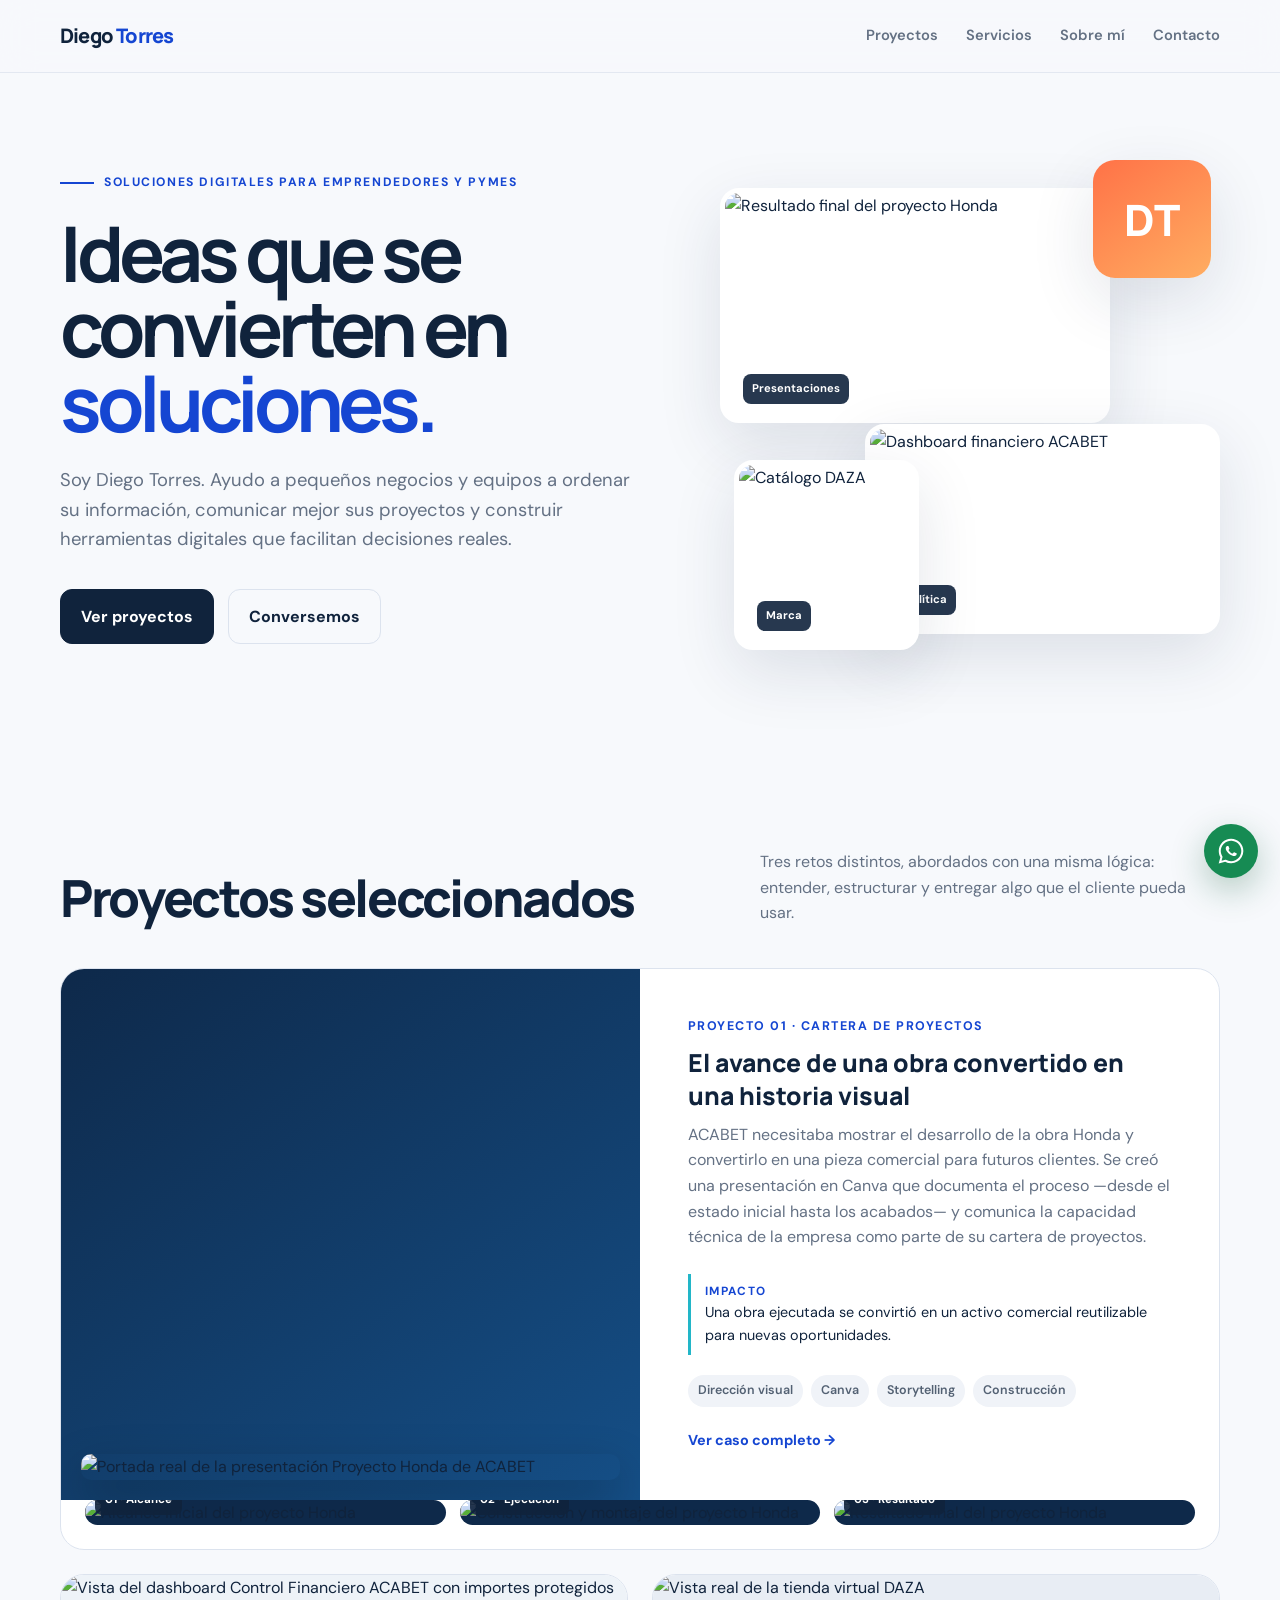
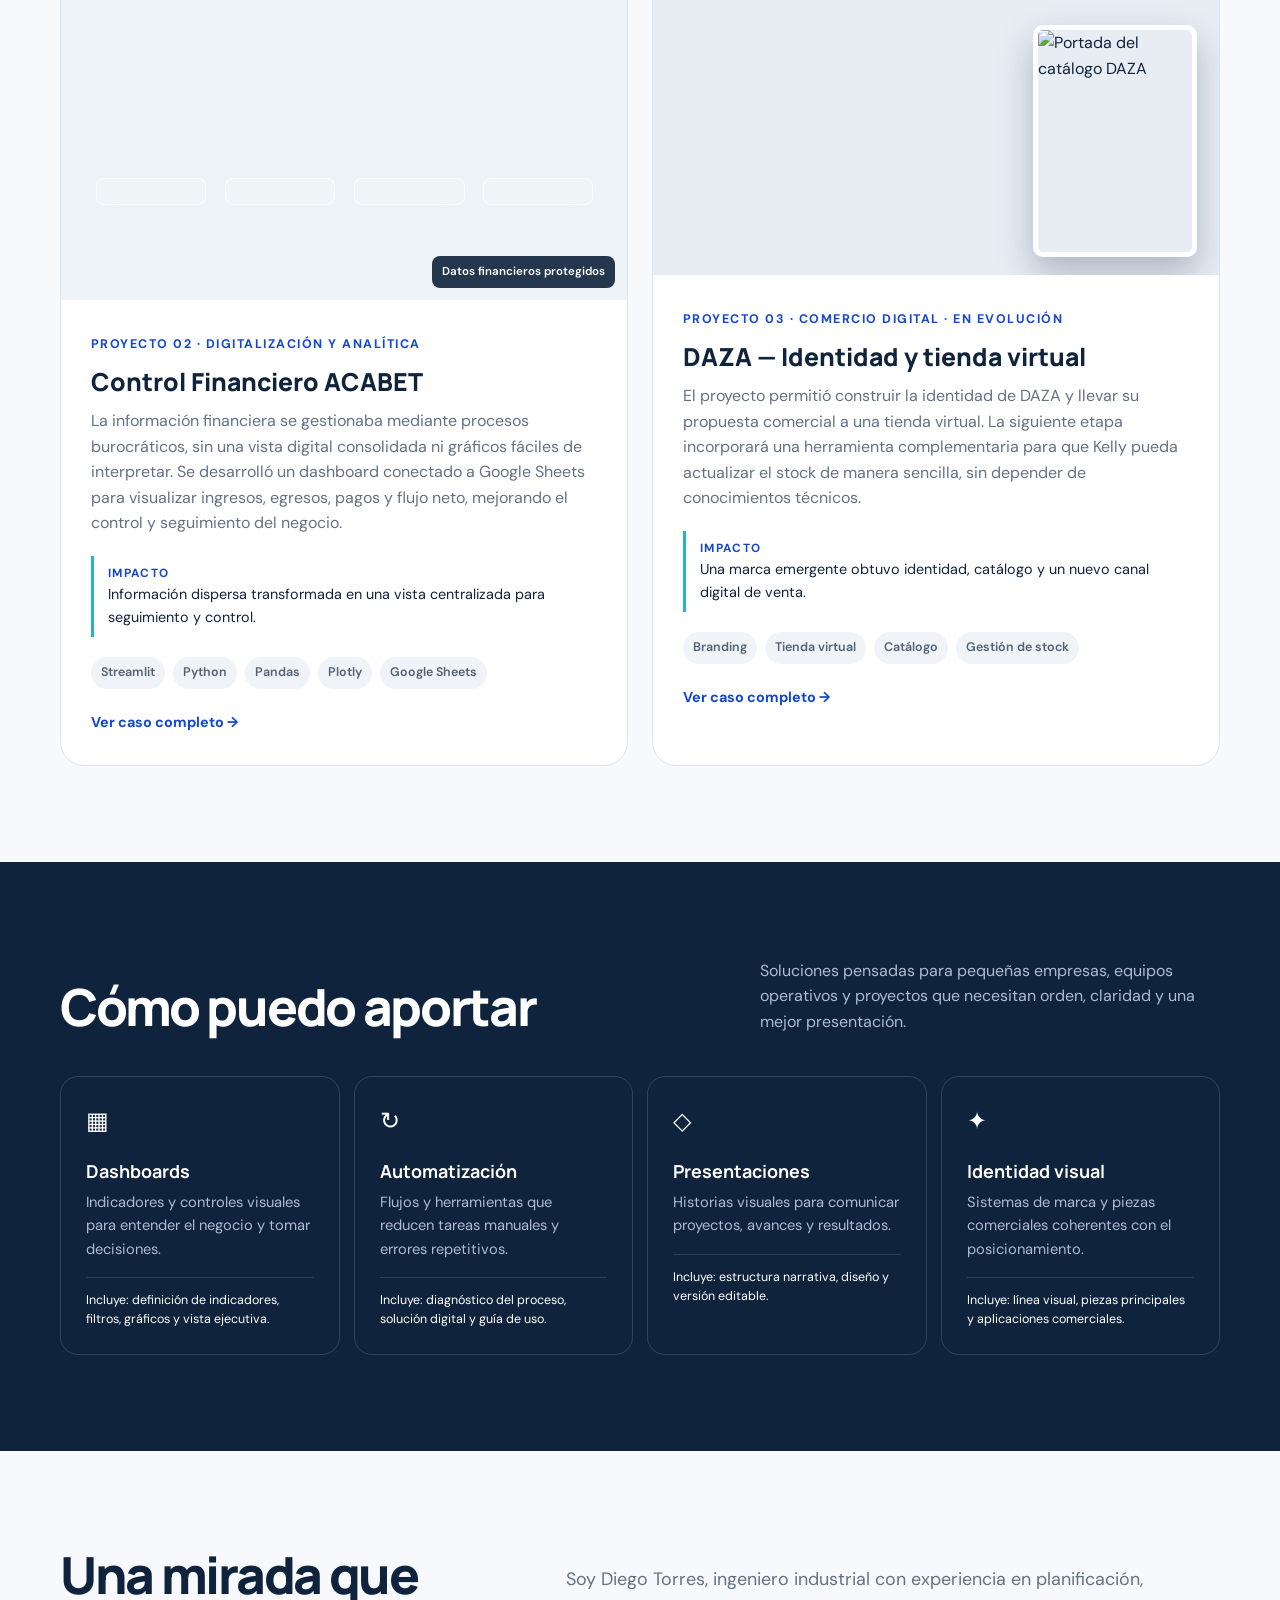
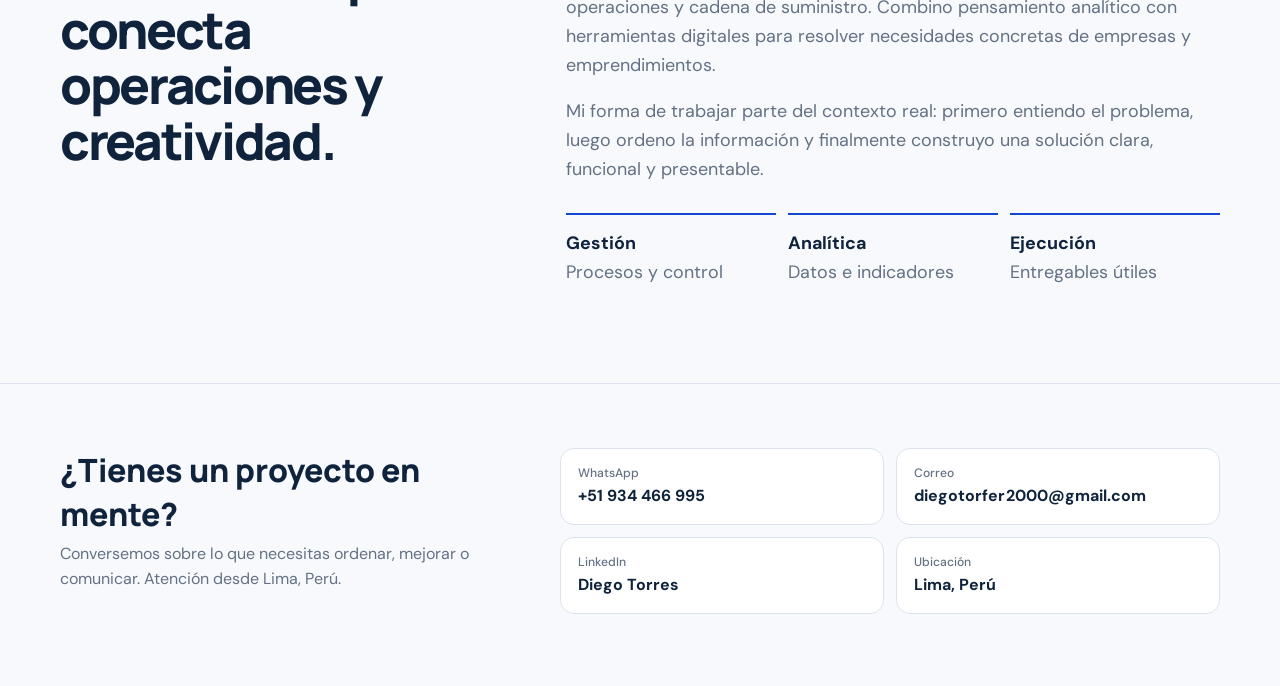
==== index.html @ 276b22db "Publicar portafolio de Diego Torres" ====
<!doctype html>
<html lang="es">
<head>
  <meta charset="utf-8">
  <meta name="viewport" content="width=device-width,initial-scale=1">
  <meta name="description" content="Diego Torres crea soluciones digitales para emprendedores y pymes: dashboards, automatización, presentaciones e identidad visual.">
  <title>Diego Torres — Portafolio</title>
  <link rel="preconnect" href="https://fonts.googleapis.com">
  <link rel="preconnect" href="https://fonts.gstatic.com" crossorigin>
  <link href="https://fonts.googleapis.com/css2?family=DM+Sans:wght@400;500;600;700&family=Manrope:wght@600;700;800&display=swap" rel="stylesheet">
  <style>
    :root{--ink:#10233c;--muted:#647184;--paper:#f7f9fc;--white:#fff;--blue:#1546d2;--cyan:#22b6c8;--line:#dce3ee;--orange:#ff7247;--green:#80905a;--shadow:0 22px 65px rgba(26,45,78,.12)}
    *{box-sizing:border-box}html{scroll-behavior:smooth}body{margin:0;background:var(--paper);color:var(--ink);font-family:"DM Sans",sans-serif;font-size:16px;line-height:1.6}a{color:inherit;text-decoration:none}.wrap{width:min(1160px,calc(100% - 40px));margin:auto}
    header{position:sticky;top:0;z-index:20;background:rgba(247,249,252,.86);backdrop-filter:blur(16px);border-bottom:1px solid rgba(220,227,238,.75)}nav{height:72px;display:flex;align-items:center;justify-content:space-between}.brand{font-family:Manrope,sans-serif;font-weight:800;letter-spacing:-.04em;font-size:1.25rem}.brand span{color:var(--blue)}.links{display:flex;gap:28px;color:var(--muted);font-weight:600;font-size:.92rem}.links a:hover{color:var(--blue)}
    .hero{min-height:680px;display:grid;grid-template-columns:1.08fr .92fr;align-items:center;gap:72px;padding:70px 0 86px}.eyebrow{display:inline-flex;align-items:center;gap:10px;color:var(--blue);font-weight:700;text-transform:uppercase;letter-spacing:.13em;font-size:.76rem}.eyebrow:before{content:"";width:34px;height:2px;background:var(--blue)}h1{font-family:Manrope,sans-serif;font-size:clamp(3rem,6vw,5.7rem);line-height:.98;letter-spacing:-.065em;margin:22px 0 26px;max-width:760px}h1 em{font-style:normal;color:var(--blue)}.lead{font-size:1.15rem;color:var(--muted);max-width:620px}.cta{display:flex;gap:14px;margin-top:34px}.btn{display:inline-flex;align-items:center;justify-content:center;padding:14px 20px;border-radius:12px;font-weight:700;border:1px solid var(--line)}.btn.primary{background:var(--ink);color:#fff;border-color:var(--ink)}.btn:hover{transform:translateY(-2px)}
    .hero-art{position:relative;height:490px}.tile{position:absolute;border-radius:24px;box-shadow:var(--shadow);overflow:hidden}.tile.one{inset:28px 72px 88px 0;background:var(--ink);color:#fff;padding:36px}.tile.two{width:230px;height:190px;right:0;bottom:20px;background:#fff;padding:24px;border:1px solid var(--line)}.tile.three{width:148px;height:148px;right:8px;top:0;background:linear-gradient(145deg,var(--orange),#ffad61);display:grid;place-items:center;color:white;font:800 3.4rem Manrope}.mini-title{font:700 1.15rem Manrope}.dash{display:grid;grid-template-columns:repeat(3,1fr);gap:8px;margin-top:26px}.metric{background:rgba(255,255,255,.1);padding:13px;border-radius:12px}.metric b{display:block;font:700 1.35rem Manrope}.bars{display:flex;align-items:end;gap:10px;height:150px;margin-top:28px}.bars i{display:block;flex:1;border-radius:6px 6px 0 0;background:linear-gradient(var(--cyan),#467de8)}.ring{width:82px;height:82px;border-radius:50%;background:conic-gradient(var(--green) 0 72%,#e8ecdD 72%);position:relative;margin:14px auto}.ring:after{content:"";position:absolute;inset:13px;background:#fff;border-radius:50%}.tile.two small{color:var(--muted);display:block;text-align:center}
    section{padding:96px 0}.section-head{display:flex;justify-content:space-between;align-items:end;gap:30px;margin-bottom:42px}.section-head h2{font:800 clamp(2rem,4vw,3.4rem)/1.08 Manrope;margin:0;letter-spacing:-.045em}.section-head p{max-width:460px;color:var(--muted);margin:0}
    .projects{display:grid;grid-template-columns:repeat(12,1fr);gap:24px}.card{background:#fff;border:1px solid var(--line);border-radius:24px;overflow:hidden;grid-column:span 6;transition:.25s}.card:hover{transform:translateY(-5px);box-shadow:var(--shadow)}.card.wide{grid-column:span 12;display:grid;grid-template-columns:1fr 1fr}.visual{min-height:300px;padding:30px;display:flex;align-items:end;position:relative;overflow:hidden}.project-image{padding:0;background:#e8edf4}.project-image img{width:100%;height:100%;min-height:300px;object-fit:cover;display:block}.honda-shot{background:linear-gradient(145deg,#0e294a,#154f87);padding:20px}.honda-shot img{object-fit:contain;min-height:0;height:auto;border-radius:10px;box-shadow:0 18px 46px rgba(0,0,0,.28)}.case-gallery{grid-column:1/-1;display:grid;grid-template-columns:repeat(3,1fr);gap:14px;padding:0 24px 24px}.case-gallery figure{margin:0;position:relative;border-radius:14px;overflow:hidden;background:#0e294a}.case-gallery img{width:100%;height:auto;display:block}.case-gallery figcaption{position:absolute;left:10px;bottom:10px;background:rgba(16,35,60,.9);color:white;padding:6px 10px;border-radius:7px;font-size:.72rem;font-weight:700}.dashboard-shot{height:325px;background:#eef3f8}.dashboard-shot>img{position:absolute;left:0;top:0;width:100%;height:auto;min-height:0;object-fit:contain}.blur-value{position:absolute;top:62.2%;height:8.5%;border-radius:8px;background:rgba(240,245,249,.62);backdrop-filter:blur(9px);-webkit-backdrop-filter:blur(9px);border:1px solid rgba(255,255,255,.72)}.blur-value.b1{left:6.2%;width:19.5%}.blur-value.b2{left:29%;width:19.5%}.blur-value.b3{left:51.8%;width:19.5%}.blur-value.b4{left:74.5%;width:19.5%}.privacy-note{position:absolute;right:12px;bottom:12px;background:rgba(16,35,60,.9);color:white;padding:7px 10px;border-radius:8px;font-size:.72rem;font-weight:600}.project-image.daza-shot>img:first-child{object-fit:cover}.catalog-peek{position:absolute;right:22px;bottom:18px;width:29%!important;height:auto!important;min-height:0!important;aspect-ratio:376/532;object-fit:cover!important;border-radius:10px;border:5px solid white;box-shadow:0 16px 35px rgba(16,35,60,.28)}.card-body{padding:30px}.card.wide .card-body{display:flex;flex-direction:column;justify-content:center;padding:48px}.num{color:var(--blue);font-weight:700;font-size:.78rem;letter-spacing:.12em}.card h3{font:800 1.55rem Manrope;margin:9px 0 10px}.card p{color:var(--muted);margin:0 0 20px}.impact{border-left:3px solid var(--cyan);padding:8px 0 8px 14px;margin:4px 0 20px;color:var(--ink);font-size:.9rem}.impact b{display:block;font-size:.74rem;text-transform:uppercase;letter-spacing:.11em;color:var(--blue)}.tags{display:flex;flex-wrap:wrap;gap:8px}.tag{padding:6px 10px;border-radius:999px;background:#f0f3f8;color:#536173;font-size:.78rem;font-weight:600}.project-link{display:inline-flex;align-items:center;gap:7px;margin-top:22px;color:var(--blue);font-weight:700;font-size:.9rem}.project-link:hover{text-decoration:underline}
    .services{background:var(--ink);color:white}.services .section-head p{color:#aebbd0}.service-grid{display:grid;grid-template-columns:repeat(4,1fr);gap:14px}.service{border:1px solid rgba(255,255,255,.15);border-radius:18px;padding:25px;min-height:220px}.service b{font:700 1.12rem Manrope;display:block;margin:18px 0 8px}.service p{font-size:.92rem;color:#aebbd0;margin:0}.service small{display:block;margin-top:16px;padding-top:13px;border-top:1px solid rgba(255,255,255,.12);color:#fff;font-size:.78rem;line-height:1.5}.icon{font-size:1.5rem}
    .about{display:grid;grid-template-columns:.8fr 1.2fr;gap:70px;align-items:start}.about h2{font:800 clamp(2rem,4vw,3.4rem)/1.08 Manrope;margin:0;letter-spacing:-.045em}.about-copy{font-size:1.12rem;color:var(--muted)}.proof{display:grid;grid-template-columns:repeat(3,1fr);gap:12px;margin-top:30px}.proof div{border-top:2px solid var(--blue);padding-top:14px}.proof b{display:block;color:var(--ink)}
    footer{padding:64px 0 72px;border-top:1px solid var(--line)}.foot{display:grid;grid-template-columns:.8fr 1.2fr;gap:60px;align-items:start}.foot h2{font:800 2rem Manrope;margin:0}.foot p{color:var(--muted);margin:5px 0 0}.contact-list{display:grid;grid-template-columns:1fr 1fr;gap:12px}.contact{display:block;padding:15px 17px;border-radius:14px;background:#fff;border:1px solid var(--line);font-weight:700;transition:.2s}.contact small{display:block;color:var(--muted);font-weight:500;font-size:.76rem}.contact:hover{border-color:var(--blue);color:var(--blue);transform:translateY(-2px)}.floating-wa{position:fixed;right:22px;bottom:22px;z-index:30;background:#168b53;color:white;border-radius:999px;padding:13px 18px;font-weight:700;box-shadow:0 12px 34px rgba(17,94,56,.3);transition:.2s}.floating-wa:hover{transform:translateY(-3px);background:#117645}
    @media(max-width:850px){.links{display:none}.hero{grid-template-columns:1fr;gap:20px;padding-top:58px}.hero-art{height:420px}.section-head{align-items:start;flex-direction:column}.foot{grid-template-columns:1fr;gap:30px}.card,.card.wide{grid-column:span 12}.card.wide{display:block}.case-gallery{grid-template-columns:1fr;padding-top:0}.service-grid{grid-template-columns:1fr 1fr}.about{grid-template-columns:1fr;gap:28px}}
    @media(max-width:560px){.wrap{width:min(100% - 26px,1160px)}h1{font-size:3.1rem}.hero{min-height:auto}.hero-art{height:350px}.visual{min-height:240px}.dashboard-shot{height:245px}.card.wide .card-body,.card-body{padding:25px}.service-grid,.proof,.contact-list{grid-template-columns:1fr}.service{min-height:auto}.cta{flex-direction:column}.btn{width:100%}}
    .mosaic{position:absolute;inset:0}.shot{position:absolute;border-radius:19px;overflow:hidden;box-shadow:var(--shadow);border:5px solid white;background:white}.shot img{width:100%;height:100%;object-fit:cover;display:block}.shot.h{left:0;top:28px;width:78%;height:235px}.shot.f{right:0;bottom:16px;width:71%;height:210px}.shot.d{left:14px;bottom:0;width:37%;height:190px}.shot.d img{object-position:top}.dt-badge{position:absolute;right:9px;top:0;width:118px;height:118px;border-radius:22px;background:linear-gradient(145deg,var(--orange),#ffad61);display:grid;place-items:center;color:white;font:800 2.7rem Manrope;box-shadow:var(--shadow)}.mosaic-label{position:absolute;left:18px;bottom:14px;background:rgba(16,35,60,.9);color:white;border-radius:8px;padding:6px 9px;font-size:.7rem;font-weight:700}.card{animation:reveal .6s ease both}.card:nth-child(2){animation-delay:.08s}.card:nth-child(3){animation-delay:.16s}.floating-wa{width:54px;height:54px;padding:0;border-radius:50%;display:grid;place-items:center}.floating-wa svg{width:26px;height:26px;fill:currentColor}@keyframes reveal{from{opacity:0;transform:translateY(18px)}to{opacity:1;transform:none}}@media(max-width:560px){.shot.h{height:170px;width:82%}.shot.f{height:155px;width:74%}.shot.d{height:135px;width:39%}.dt-badge{width:78px;height:78px;font-size:1.8rem}.floating-wa{right:13px;bottom:13px;width:50px;height:50px}}@media(prefers-reduced-motion:reduce){html{scroll-behavior:auto}.card{animation:none}.card,.floating-wa{transition:none}}
  </style>
</head>
<body>
  <header><nav class="wrap"><a class="brand" href="#inicio">Diego <span>Torres</span></a><div class="links"><a href="#proyectos">Proyectos</a><a href="#servicios">Servicios</a><a href="#sobre-mi">Sobre mí</a><a href="#contacto">Contacto</a></div></nav></header>
  <main id="inicio">
    <section class="hero wrap">
      <div><span class="eyebrow">Soluciones digitales para emprendedores y pymes</span><h1>Ideas que se convierten en <em>soluciones.</em></h1><p class="lead">Soy Diego Torres. Ayudo a pequeños negocios y equipos a ordenar su información, comunicar mejor sus proyectos y construir herramientas digitales que facilitan decisiones reales.</p><div class="cta"><a class="btn primary" href="#proyectos">Ver proyectos</a><a class="btn" href="#contacto">Conversemos</a></div></div>
      <div class="hero-art" aria-label="Mosaico de proyectos reales"><div class="mosaic"><div class="shot h"><img src="honda-8.png" alt="Resultado final del proyecto Honda"><span class="mosaic-label">Presentaciones</span></div><div class="shot f"><img src="acabet-dashboard.jpg" alt="Dashboard financiero ACABET"><span class="mosaic-label">Analítica</span></div><div class="shot d"><img src="daza-project.png" alt="Catálogo DAZA"><span class="mosaic-label">Marca</span></div><div class="dt-badge">DT</div></div></div>
    </section>
    <section id="proyectos"><div class="wrap"><div class="section-head"><h2>Proyectos seleccionados</h2><p>Tres retos distintos, abordados con una misma lógica: entender, estructurar y entregar algo que el cliente pueda usar.</p></div><div class="projects">
      <article class="card wide"><div class="visual project-image honda-shot"><img src="honda-project.png" alt="Portada real de la presentación Proyecto Honda de ACABET"></div><div class="card-body"><span class="num">PROYECTO 01 · CARTERA DE PROYECTOS</span><h3>El avance de una obra convertido en una historia visual</h3><p>ACABET necesitaba mostrar el desarrollo de la obra Honda y convertirlo en una pieza comercial para futuros clientes. Se creó una presentación en Canva que documenta el proceso —desde el estado inicial hasta los acabados— y comunica la capacidad técnica de la empresa como parte de su cartera de proyectos.</p><div class="impact"><b>Impacto</b>Una obra ejecutada se convirtió en un activo comercial reutilizable para nuevas oportunidades.</div><div class="tags"><span class="tag">Dirección visual</span><span class="tag">Canva</span><span class="tag">Storytelling</span><span class="tag">Construcción</span></div><a class="project-link" href="proyectos/honda.html">Ver caso completo →</a></div><div class="case-gallery"><figure><img src="honda-2.png" alt="Alcance inicial del proyecto Honda"><figcaption>01 · Alcance</figcaption></figure><figure><img src="honda-5.png" alt="Construcción y montaje del proyecto Honda"><figcaption>02 · Ejecución</figcaption></figure><figure><img src="honda-8.png" alt="Resultado final del proyecto Honda"><figcaption>03 · Resultado</figcaption></figure></div></article>
      <article class="card"><div class="visual project-image dashboard-shot"><img src="acabet-dashboard.jpg" alt="Vista del dashboard Control Financiero ACABET con importes protegidos"><span class="blur-value b1"></span><span class="blur-value b2"></span><span class="blur-value b3"></span><span class="blur-value b4"></span><span class="privacy-note">Datos financieros protegidos</span></div><div class="card-body"><span class="num">PROYECTO 02 · DIGITALIZACIÓN Y ANALÍTICA</span><h3>Control Financiero ACABET</h3><p>La información financiera se gestionaba mediante procesos burocráticos, sin una vista digital consolidada ni gráficos fáciles de interpretar. Se desarrolló un dashboard conectado a Google Sheets para visualizar ingresos, egresos, pagos y flujo neto, mejorando el control y seguimiento del negocio.</p><div class="impact"><b>Impacto</b>Información dispersa transformada en una vista centralizada para seguimiento y control.</div><div class="tags"><span class="tag">Streamlit</span><span class="tag">Python</span><span class="tag">Pandas</span><span class="tag">Plotly</span><span class="tag">Google Sheets</span></div><a class="project-link" href="proyectos/control-financiero.html">Ver caso completo →</a></div></article>
      <article class="card"><div class="visual project-image daza-shot"><img src="daza-store.jpg" alt="Vista real de la tienda virtual DAZA"><img class="catalog-peek" src="daza-project.png" alt="Portada del catálogo DAZA"></div><div class="card-body"><span class="num">PROYECTO 03 · COMERCIO DIGITAL · EN EVOLUCIÓN</span><h3>DAZA — Identidad y tienda virtual</h3><p>El proyecto permitió construir la identidad de DAZA y llevar su propuesta comercial a una tienda virtual. La siguiente etapa incorporará una herramienta complementaria para que Kelly pueda actualizar el stock de manera sencilla, sin depender de conocimientos técnicos.</p><div class="impact"><b>Impacto</b>Una marca emergente obtuvo identidad, catálogo y un nuevo canal digital de venta.</div><div class="tags"><span class="tag">Branding</span><span class="tag">Tienda virtual</span><span class="tag">Catálogo</span><span class="tag">Gestión de stock</span></div><a class="project-link" href="proyectos/daza.html">Ver caso completo →</a></div></article>
    </div></div></section>
    <section id="servicios" class="services"><div class="wrap"><div class="section-head"><h2>Cómo puedo aportar</h2><p>Soluciones pensadas para pequeñas empresas, equipos operativos y proyectos que necesitan orden, claridad y una mejor presentación.</p></div><div class="service-grid"><div class="service"><span class="icon">▦</span><b>Dashboards</b><p>Indicadores y controles visuales para entender el negocio y tomar decisiones.</p><small>Incluye: definición de indicadores, filtros, gráficos y vista ejecutiva.</small></div><div class="service"><span class="icon">↻</span><b>Automatización</b><p>Flujos y herramientas que reducen tareas manuales y errores repetitivos.</p><small>Incluye: diagnóstico del proceso, solución digital y guía de uso.</small></div><div class="service"><span class="icon">◇</span><b>Presentaciones</b><p>Historias visuales para comunicar proyectos, avances y resultados.</p><small>Incluye: estructura narrativa, diseño y versión editable.</small></div><div class="service"><span class="icon">✦</span><b>Identidad visual</b><p>Sistemas de marca y piezas comerciales coherentes con el posicionamiento.</p><small>Incluye: línea visual, piezas principales y aplicaciones comerciales.</small></div></div></div></section>
    <section id="sobre-mi"><div class="wrap about"><h2>Una mirada que conecta operaciones y creatividad.</h2><div class="about-copy"><p>Soy Diego Torres, ingeniero industrial con experiencia en planificación, operaciones y cadena de suministro. Combino pensamiento analítico con herramientas digitales para resolver necesidades concretas de empresas y emprendimientos.</p><p>Mi forma de trabajar parte del contexto real: primero entiendo el problema, luego ordeno la información y finalmente construyo una solución clara, funcional y presentable.</p><div class="proof"><div><b>Gestión</b><span>Procesos y control</span></div><div><b>Analítica</b><span>Datos e indicadores</span></div><div><b>Ejecución</b><span>Entregables útiles</span></div></div></div></div></section>
  </main>
  <footer id="contacto"><div class="wrap foot"><div><h2>¿Tienes un proyecto en mente?</h2><p>Conversemos sobre lo que necesitas ordenar, mejorar o comunicar. Atención desde Lima, Perú.</p></div><div class="contact-list"><a class="contact" href="https://wa.me/51934466995" target="_blank" rel="noopener"><small>WhatsApp</small>+51 934 466 995</a><a class="contact" href="mailto:diegotorfer2000@gmail.com"><small>Correo</small>diegotorfer2000@gmail.com</a><a class="contact" href="https://www.linkedin.com/in/diego-enrique-torres-fernandez/" target="_blank" rel="noopener"><small>LinkedIn</small>Diego Torres</a><span class="contact"><small>Ubicación</small>Lima, Perú</span></div></div></footer><a class="floating-wa" href="https://wa.me/51934466995?text=Hola%20Diego%2C%20vi%20tu%20portafolio%20y%20quisiera%20conversar%20sobre%20un%20proyecto." target="_blank" rel="noopener" aria-label="Contactar a Diego por WhatsApp"><svg viewBox="0 0 24 24" aria-hidden="true"><path d="M16.75 13.96c-.25-.13-1.47-.72-1.7-.81-.23-.08-.39-.13-.56.13-.16.25-.64.81-.78.97-.14.17-.29.19-.54.06-.25-.12-1.05-.39-2-1.24-.74-.66-1.24-1.47-1.38-1.72-.15-.25-.02-.38.11-.51.11-.11.25-.29.37-.43.13-.15.17-.25.25-.42.08-.16.04-.31-.02-.43-.06-.13-.56-1.35-.77-1.85-.2-.49-.41-.42-.56-.43h-.48c-.17 0-.44.06-.66.31-.23.25-.87.85-.87 2.07s.89 2.4 1.01 2.57c.12.16 1.75 2.67 4.24 3.75.59.25 1.05.41 1.41.52.59.19 1.13.16 1.56.1.48-.07 1.47-.6 1.68-1.18.21-.58.21-1.08.15-1.18-.06-.1-.23-.16-.48-.29M12.04 21.5h-.01a9.45 9.45 0 0 1-4.81-1.32l-.35-.21-3.58.94.95-3.49-.23-.36A9.46 9.46 0 1 1 12.04 21.5m8.04-17.53A11.3 11.3 0 0 0 12.05.65C5.8.65.71 5.74.71 12c0 2 .52 3.96 1.51 5.68L.62 23.53l5.99-1.57A11.34 11.34 0 0 0 23.39 12c0-3.03-1.18-5.88-3.31-8.03"/></svg></a>
</body>
</html>
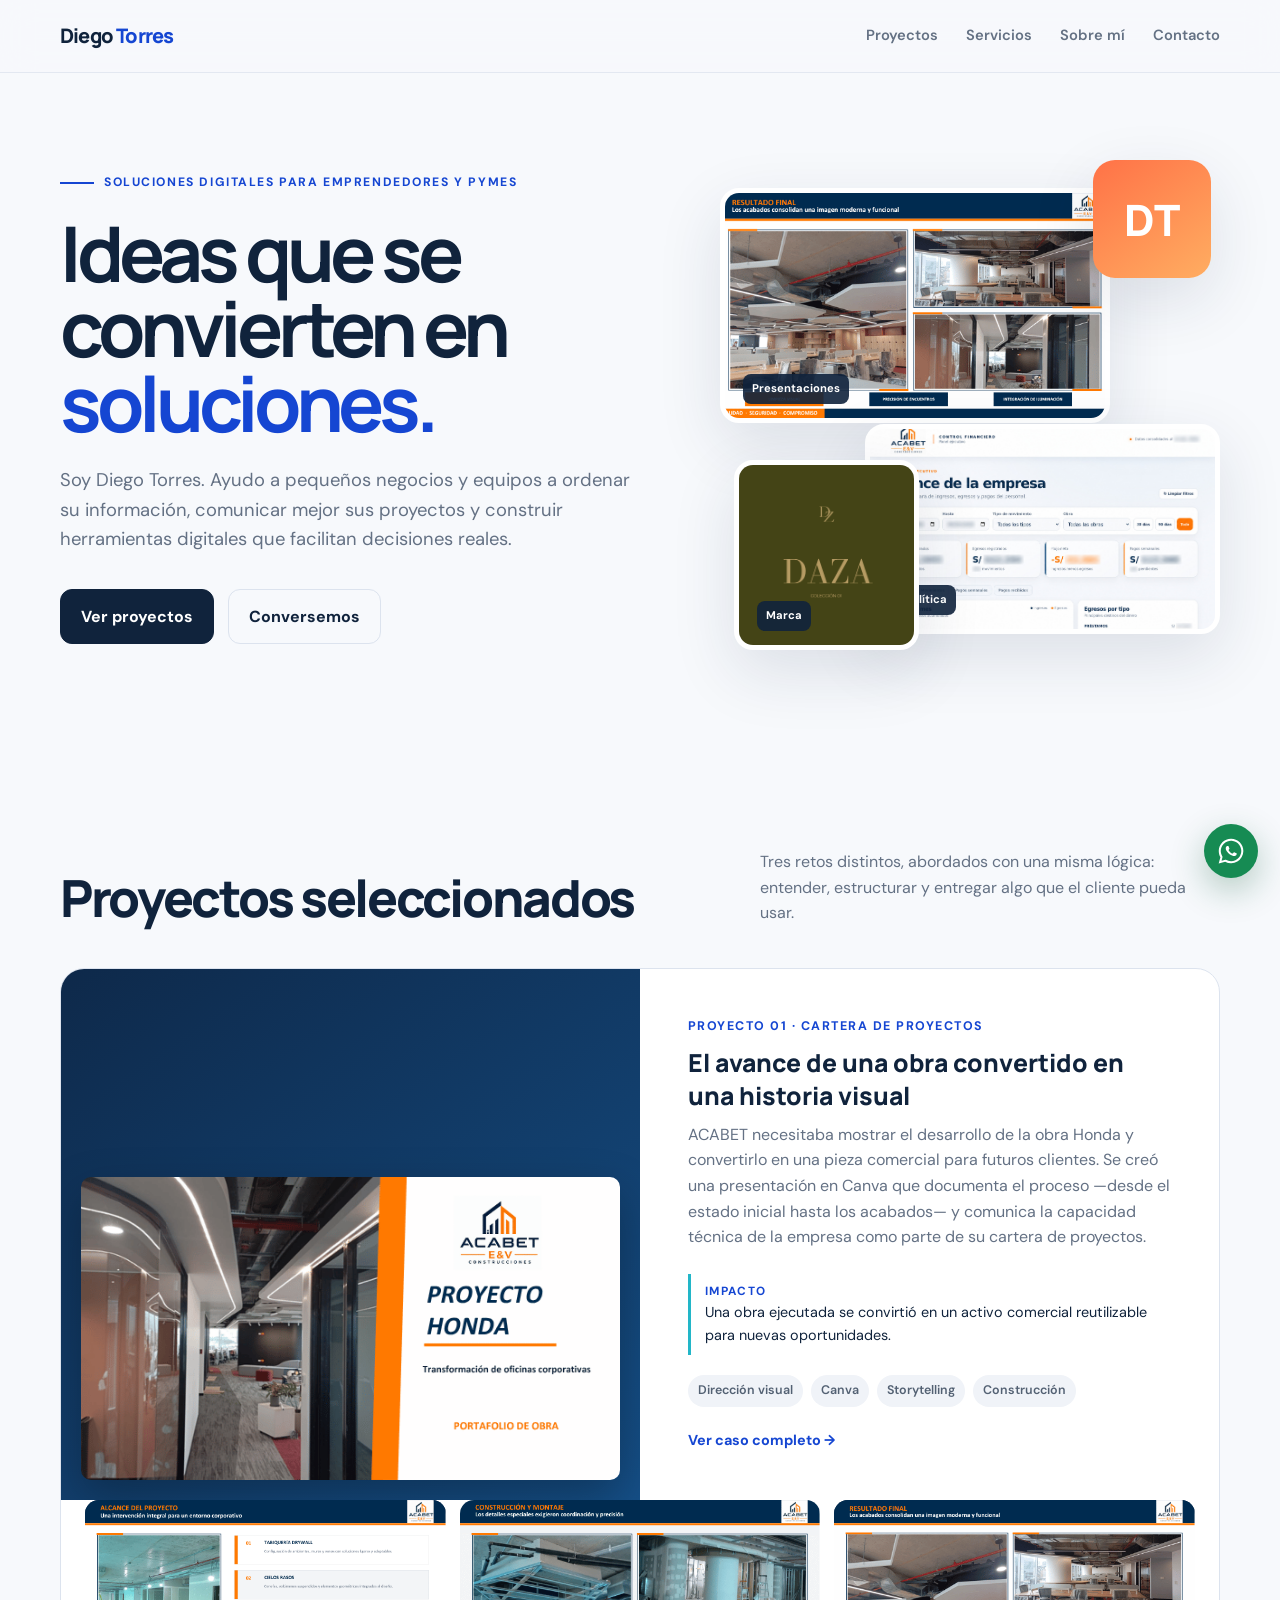
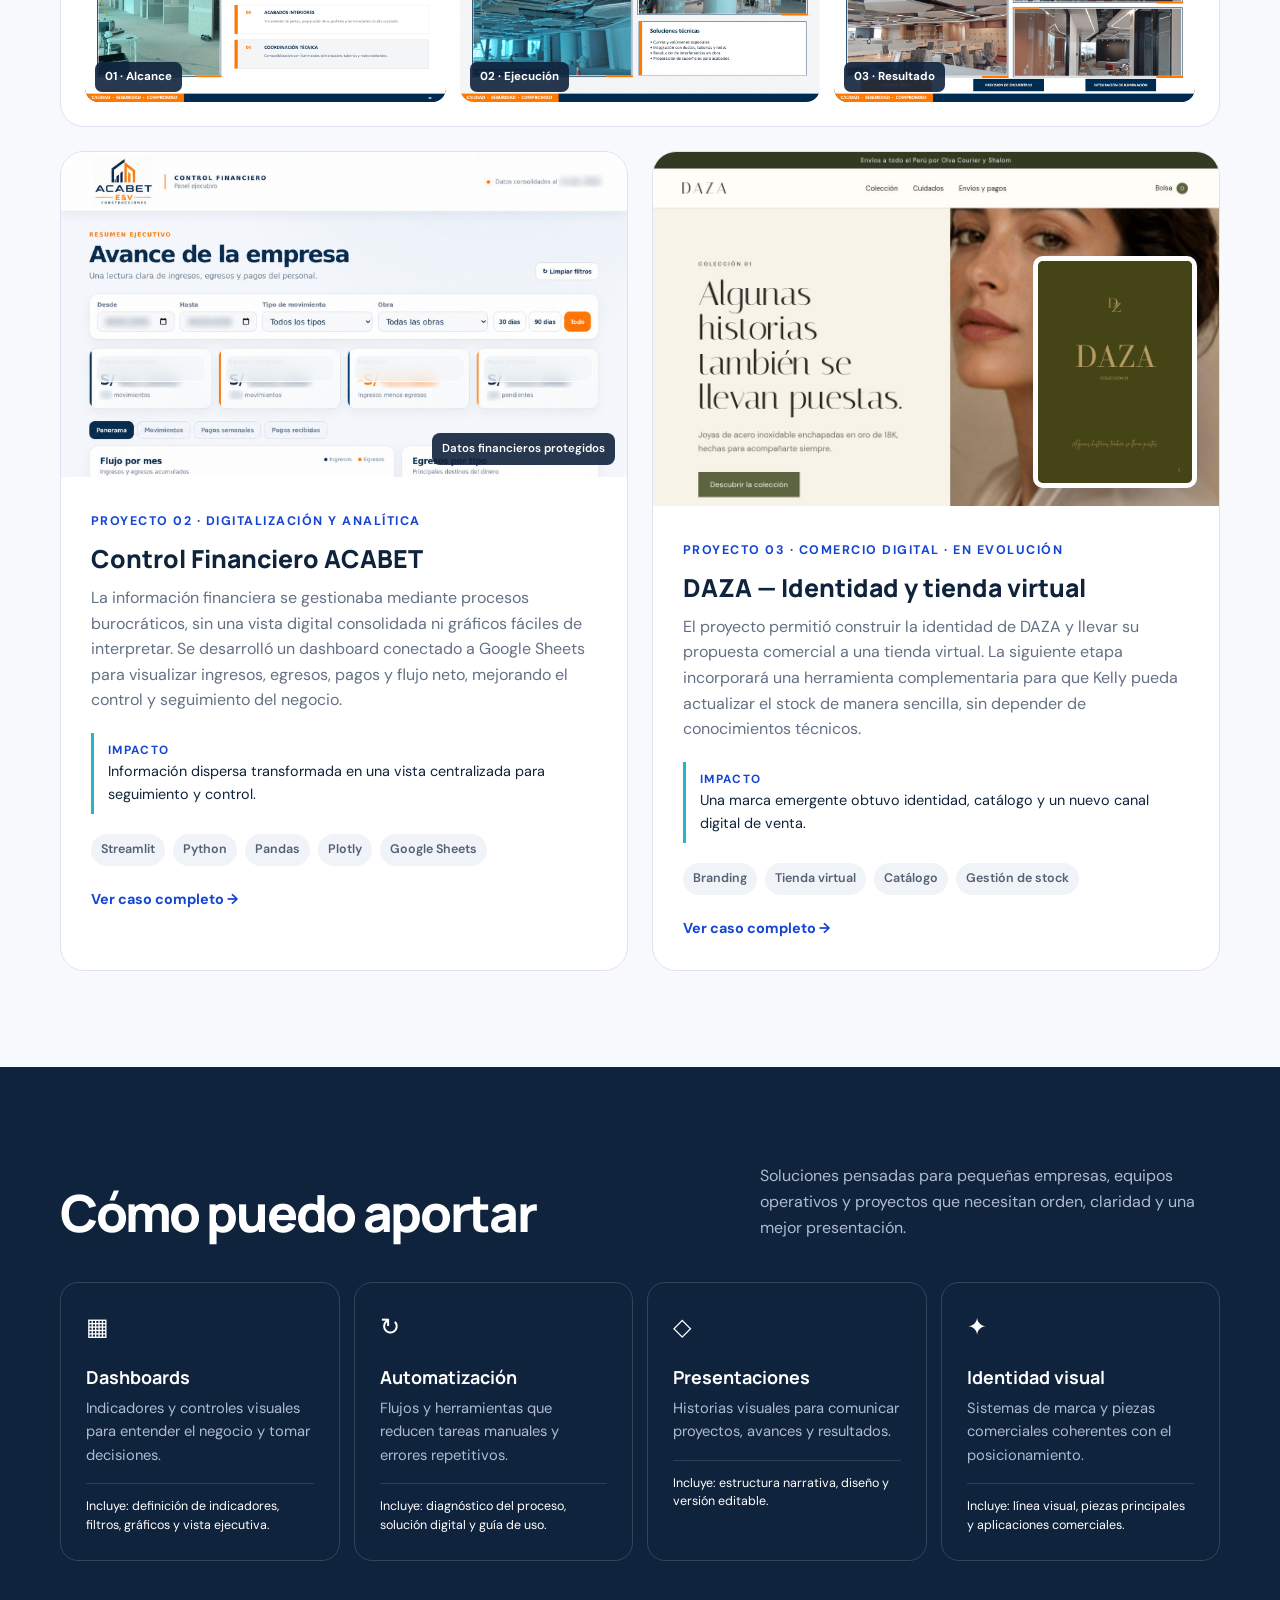
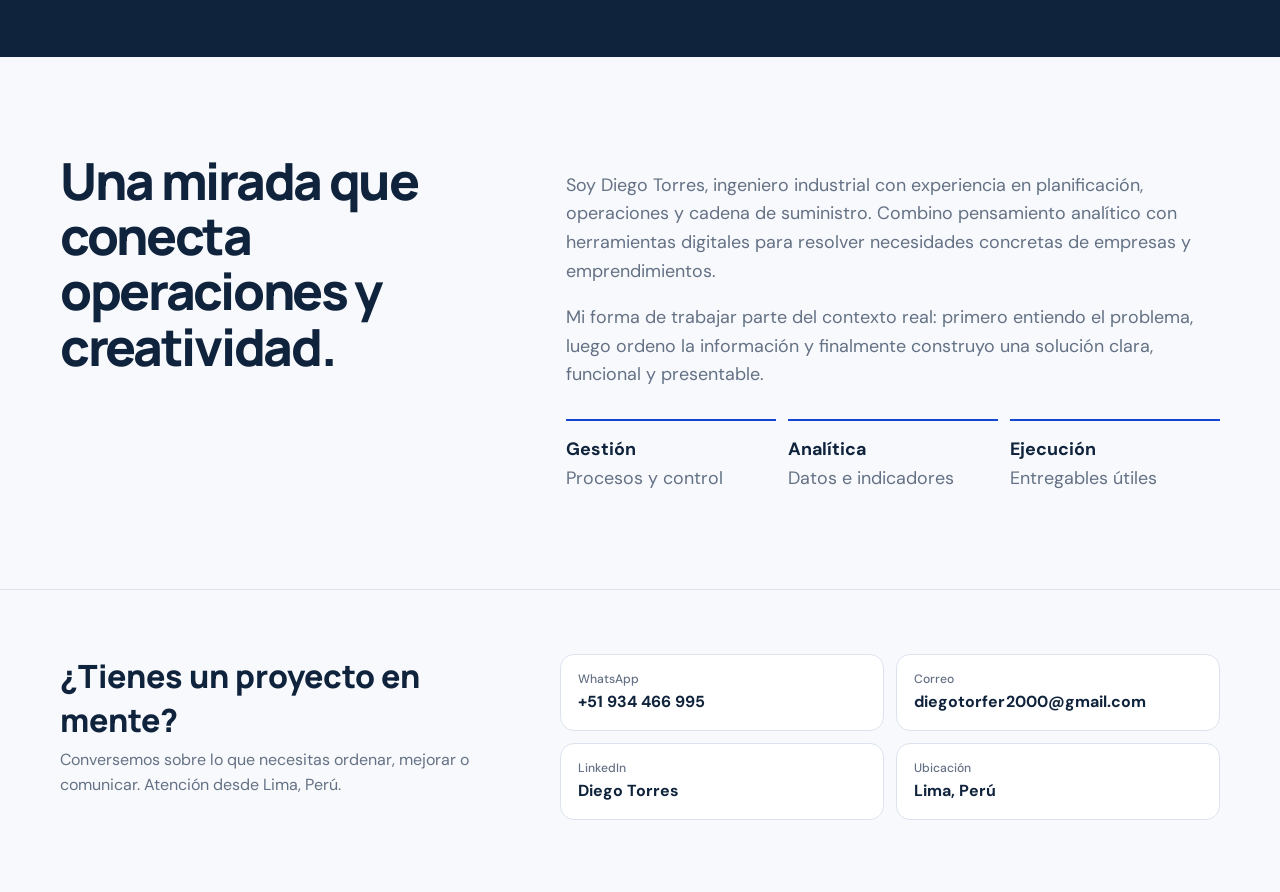
==== commit e470ed70: "Actualizar referencia de imagen financiera protegida" ====
--- a/index.html
+++ b/index.html
@@ -29,11 +29,11 @@
   <main id="inicio">
     <section class="hero wrap">
       <div><span class="eyebrow">Soluciones digitales para emprendedores y pymes</span><h1>Ideas que se convierten en <em>soluciones.</em></h1><p class="lead">Soy Diego Torres. Ayudo a pequeños negocios y equipos a ordenar su información, comunicar mejor sus proyectos y construir herramientas digitales que facilitan decisiones reales.</p><div class="cta"><a class="btn primary" href="#proyectos">Ver proyectos</a><a class="btn" href="#contacto">Conversemos</a></div></div>
-      <div class="hero-art" aria-label="Mosaico de proyectos reales"><div class="mosaic"><div class="shot h"><img src="honda-8.png" alt="Resultado final del proyecto Honda"><span class="mosaic-label">Presentaciones</span></div><div class="shot f"><img src="acabet-dashboard.jpg" alt="Dashboard financiero ACABET"><span class="mosaic-label">Analítica</span></div><div class="shot d"><img src="daza-project.png" alt="Catálogo DAZA"><span class="mosaic-label">Marca</span></div><div class="dt-badge">DT</div></div></div>
+      <div class="hero-art" aria-label="Mosaico de proyectos reales"><div class="mosaic"><div class="shot h"><img src="honda-8.png" alt="Resultado final del proyecto Honda"><span class="mosaic-label">Presentaciones</span></div><div class="shot f"><img src="acabet-dashboard.jpg?v=2" alt="Dashboard financiero ACABET"><span class="mosaic-label">Analítica</span></div><div class="shot d"><img src="daza-project.png" alt="Catálogo DAZA"><span class="mosaic-label">Marca</span></div><div class="dt-badge">DT</div></div></div>
     </section>
     <section id="proyectos"><div class="wrap"><div class="section-head"><h2>Proyectos seleccionados</h2><p>Tres retos distintos, abordados con una misma lógica: entender, estructurar y entregar algo que el cliente pueda usar.</p></div><div class="projects">
       <article class="card wide"><div class="visual project-image honda-shot"><img src="honda-project.png" alt="Portada real de la presentación Proyecto Honda de ACABET"></div><div class="card-body"><span class="num">PROYECTO 01 · CARTERA DE PROYECTOS</span><h3>El avance de una obra convertido en una historia visual</h3><p>ACABET necesitaba mostrar el desarrollo de la obra Honda y convertirlo en una pieza comercial para futuros clientes. Se creó una presentación en Canva que documenta el proceso —desde el estado inicial hasta los acabados— y comunica la capacidad técnica de la empresa como parte de su cartera de proyectos.</p><div class="impact"><b>Impacto</b>Una obra ejecutada se convirtió en un activo comercial reutilizable para nuevas oportunidades.</div><div class="tags"><span class="tag">Dirección visual</span><span class="tag">Canva</span><span class="tag">Storytelling</span><span class="tag">Construcción</span></div><a class="project-link" href="proyectos/honda.html">Ver caso completo →</a></div><div class="case-gallery"><figure><img src="honda-2.png" alt="Alcance inicial del proyecto Honda"><figcaption>01 · Alcance</figcaption></figure><figure><img src="honda-5.png" alt="Construcción y montaje del proyecto Honda"><figcaption>02 · Ejecución</figcaption></figure><figure><img src="honda-8.png" alt="Resultado final del proyecto Honda"><figcaption>03 · Resultado</figcaption></figure></div></article>
-      <article class="card"><div class="visual project-image dashboard-shot"><img src="acabet-dashboard.jpg" alt="Vista del dashboard Control Financiero ACABET con importes protegidos"><span class="blur-value b1"></span><span class="blur-value b2"></span><span class="blur-value b3"></span><span class="blur-value b4"></span><span class="privacy-note">Datos financieros protegidos</span></div><div class="card-body"><span class="num">PROYECTO 02 · DIGITALIZACIÓN Y ANALÍTICA</span><h3>Control Financiero ACABET</h3><p>La información financiera se gestionaba mediante procesos burocráticos, sin una vista digital consolidada ni gráficos fáciles de interpretar. Se desarrolló un dashboard conectado a Google Sheets para visualizar ingresos, egresos, pagos y flujo neto, mejorando el control y seguimiento del negocio.</p><div class="impact"><b>Impacto</b>Información dispersa transformada en una vista centralizada para seguimiento y control.</div><div class="tags"><span class="tag">Streamlit</span><span class="tag">Python</span><span class="tag">Pandas</span><span class="tag">Plotly</span><span class="tag">Google Sheets</span></div><a class="project-link" href="proyectos/control-financiero.html">Ver caso completo →</a></div></article>
+      <article class="card"><div class="visual project-image dashboard-shot"><img src="acabet-dashboard.jpg?v=2" alt="Vista del dashboard Control Financiero ACABET con importes protegidos"><span class="blur-value b1"></span><span class="blur-value b2"></span><span class="blur-value b3"></span><span class="blur-value b4"></span><span class="privacy-note">Datos financieros protegidos</span></div><div class="card-body"><span class="num">PROYECTO 02 · DIGITALIZACIÓN Y ANALÍTICA</span><h3>Control Financiero ACABET</h3><p>La información financiera se gestionaba mediante procesos burocráticos, sin una vista digital consolidada ni gráficos fáciles de interpretar. Se desarrolló un dashboard conectado a Google Sheets para visualizar ingresos, egresos, pagos y flujo neto, mejorando el control y seguimiento del negocio.</p><div class="impact"><b>Impacto</b>Información dispersa transformada en una vista centralizada para seguimiento y control.</div><div class="tags"><span class="tag">Streamlit</span><span class="tag">Python</span><span class="tag">Pandas</span><span class="tag">Plotly</span><span class="tag">Google Sheets</span></div><a class="project-link" href="proyectos/control-financiero.html">Ver caso completo →</a></div></article>
       <article class="card"><div class="visual project-image daza-shot"><img src="daza-store.jpg" alt="Vista real de la tienda virtual DAZA"><img class="catalog-peek" src="daza-project.png" alt="Portada del catálogo DAZA"></div><div class="card-body"><span class="num">PROYECTO 03 · COMERCIO DIGITAL · EN EVOLUCIÓN</span><h3>DAZA — Identidad y tienda virtual</h3><p>El proyecto permitió construir la identidad de DAZA y llevar su propuesta comercial a una tienda virtual. La siguiente etapa incorporará una herramienta complementaria para que Kelly pueda actualizar el stock de manera sencilla, sin depender de conocimientos técnicos.</p><div class="impact"><b>Impacto</b>Una marca emergente obtuvo identidad, catálogo y un nuevo canal digital de venta.</div><div class="tags"><span class="tag">Branding</span><span class="tag">Tienda virtual</span><span class="tag">Catálogo</span><span class="tag">Gestión de stock</span></div><a class="project-link" href="proyectos/daza.html">Ver caso completo →</a></div></article>
     </div></div></section>
     <section id="servicios" class="services"><div class="wrap"><div class="section-head"><h2>Cómo puedo aportar</h2><p>Soluciones pensadas para pequeñas empresas, equipos operativos y proyectos que necesitan orden, claridad y una mejor presentación.</p></div><div class="service-grid"><div class="service"><span class="icon">▦</span><b>Dashboards</b><p>Indicadores y controles visuales para entender el negocio y tomar decisiones.</p><small>Incluye: definición de indicadores, filtros, gráficos y vista ejecutiva.</small></div><div class="service"><span class="icon">↻</span><b>Automatización</b><p>Flujos y herramientas que reducen tareas manuales y errores repetitivos.</p><small>Incluye: diagnóstico del proceso, solución digital y guía de uso.</small></div><div class="service"><span class="icon">◇</span><b>Presentaciones</b><p>Historias visuales para comunicar proyectos, avances y resultados.</p><small>Incluye: estructura narrativa, diseño y versión editable.</small></div><div class="service"><span class="icon">✦</span><b>Identidad visual</b><p>Sistemas de marca y piezas comerciales coherentes con el posicionamiento.</p><small>Incluye: línea visual, piezas principales y aplicaciones comerciales.</small></div></div></div></section>
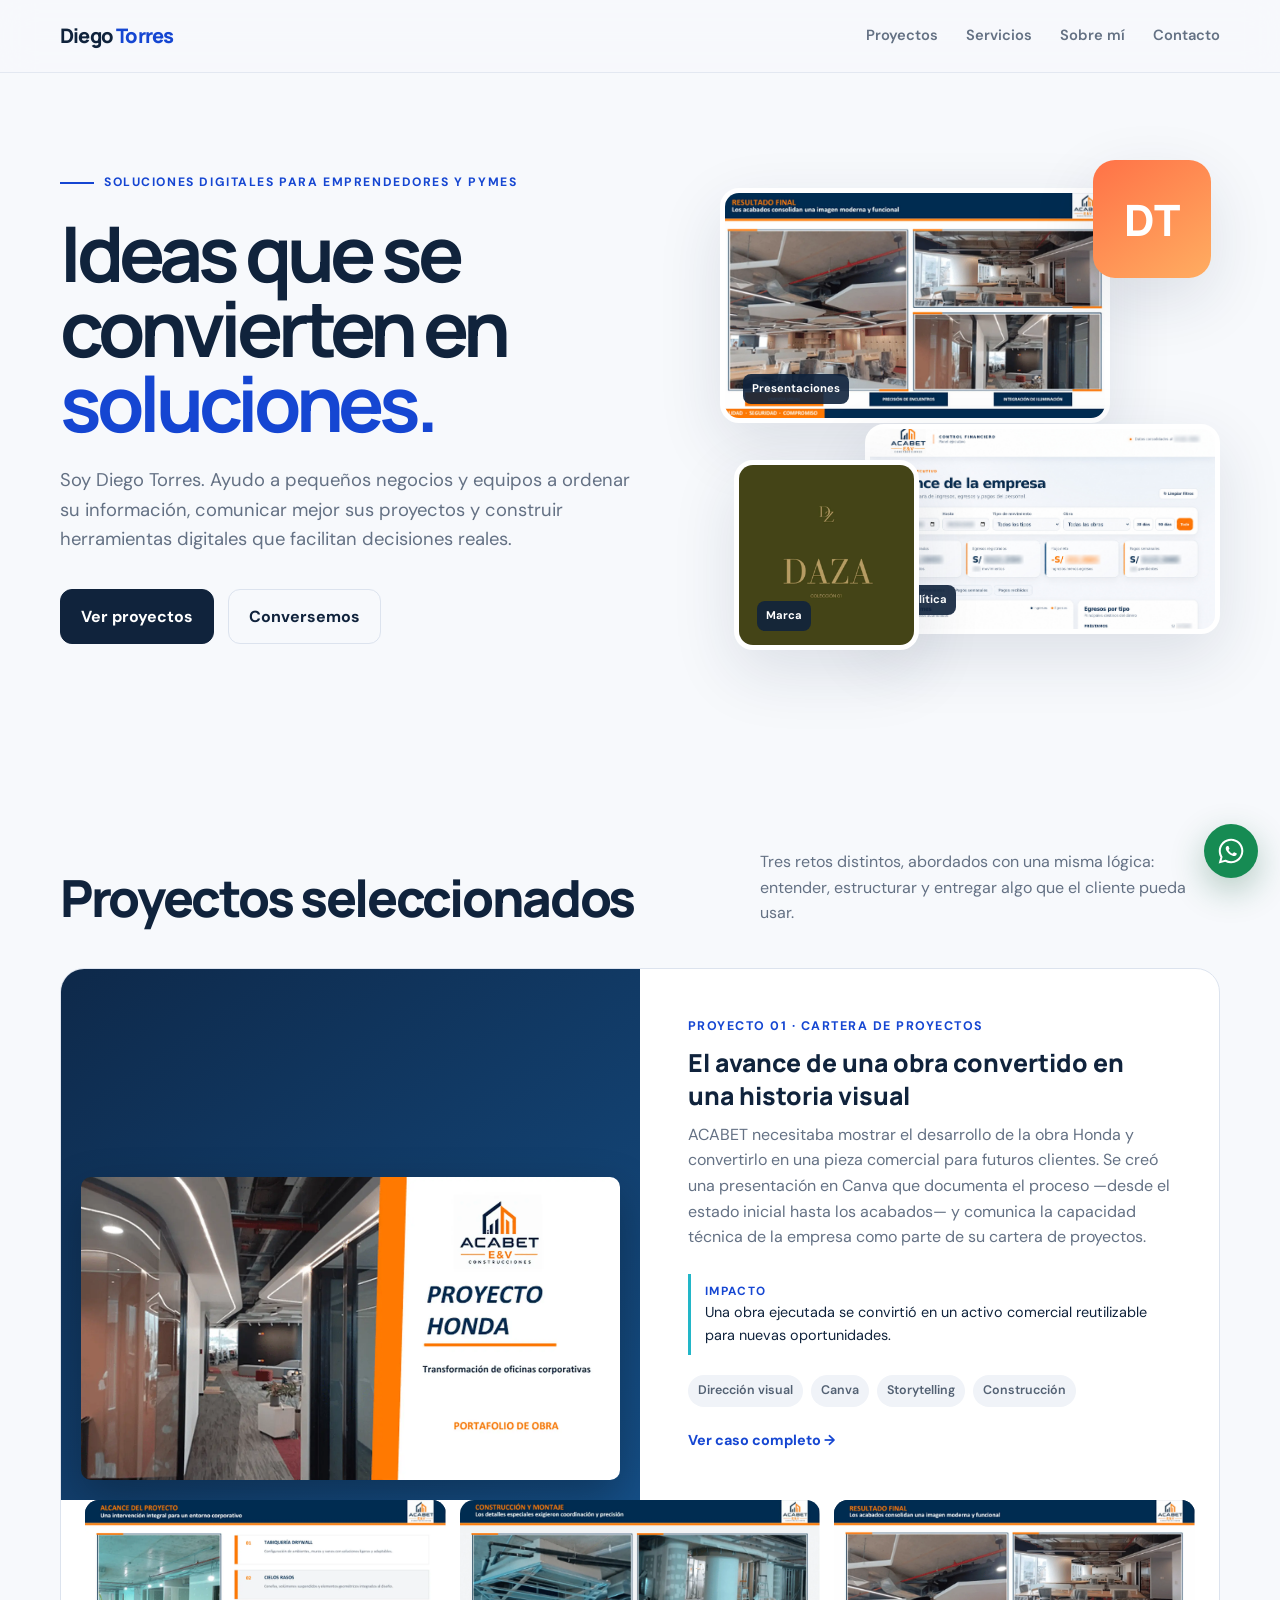
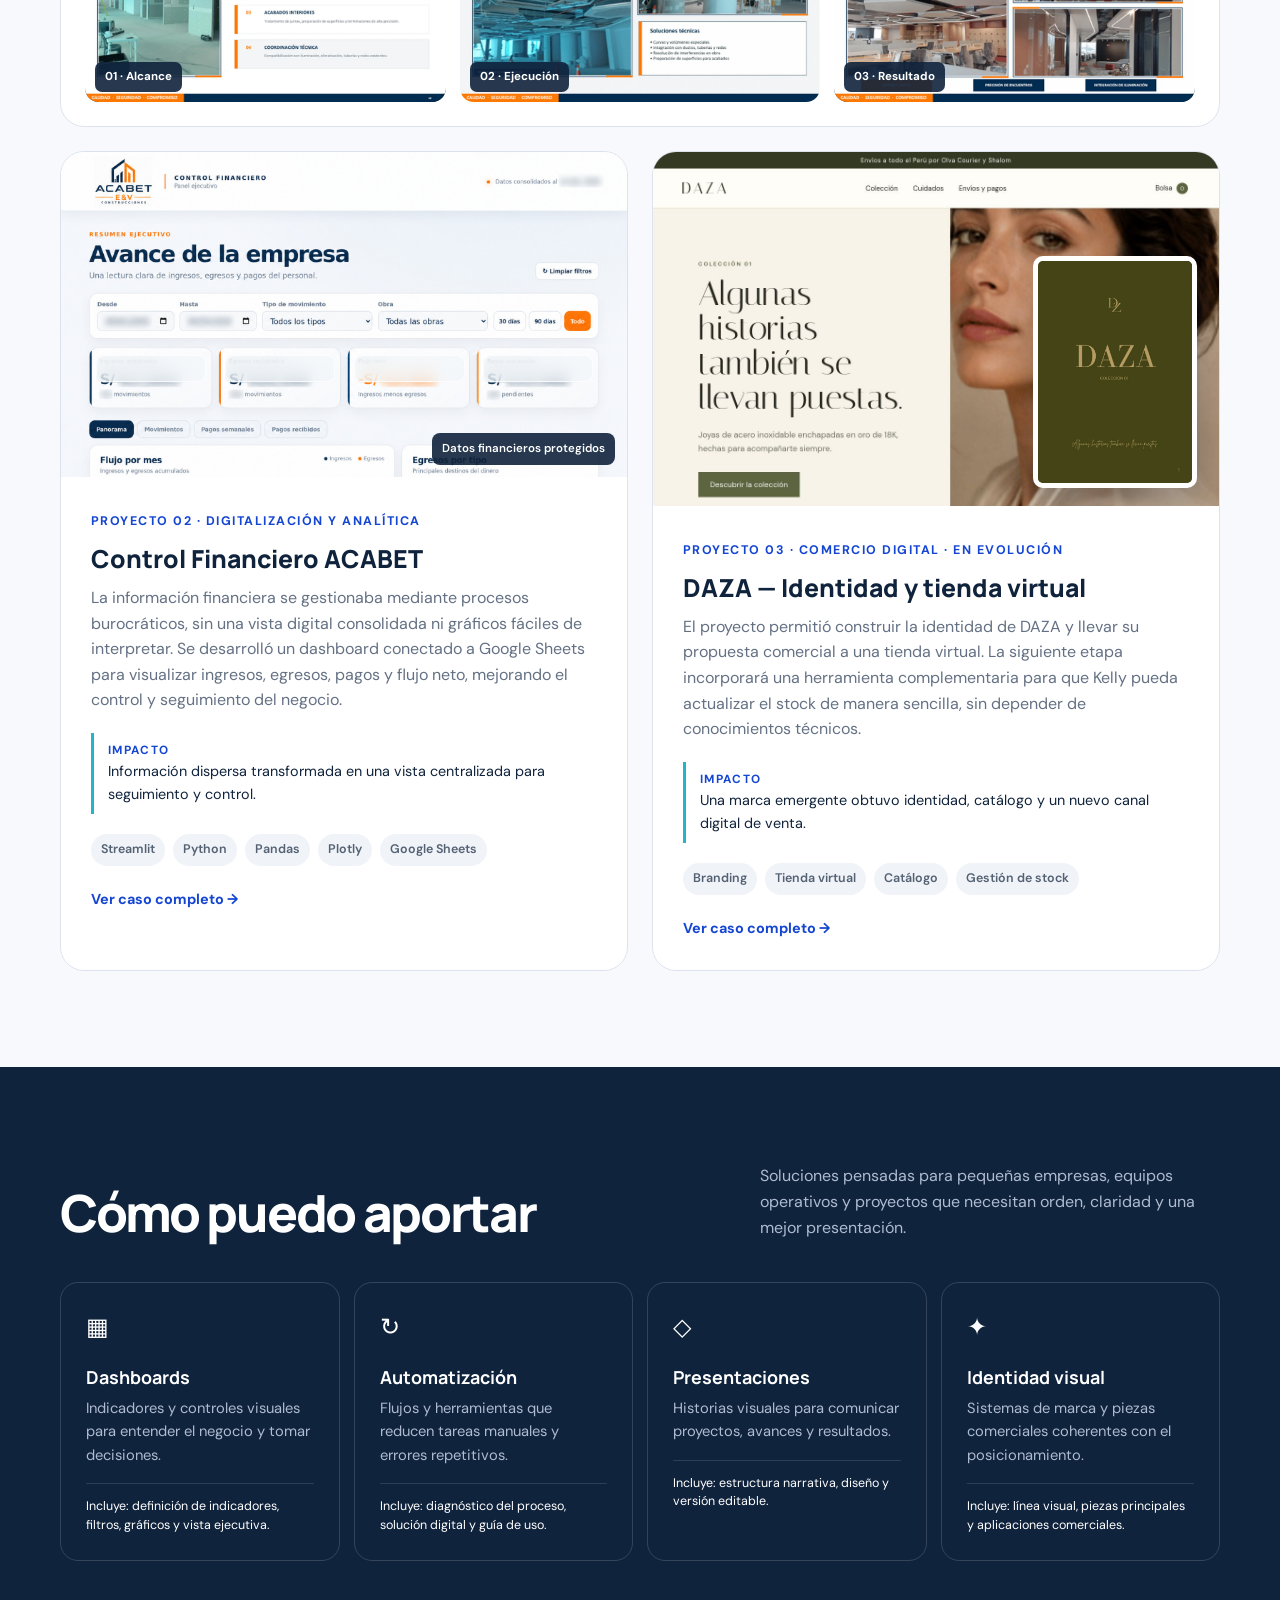
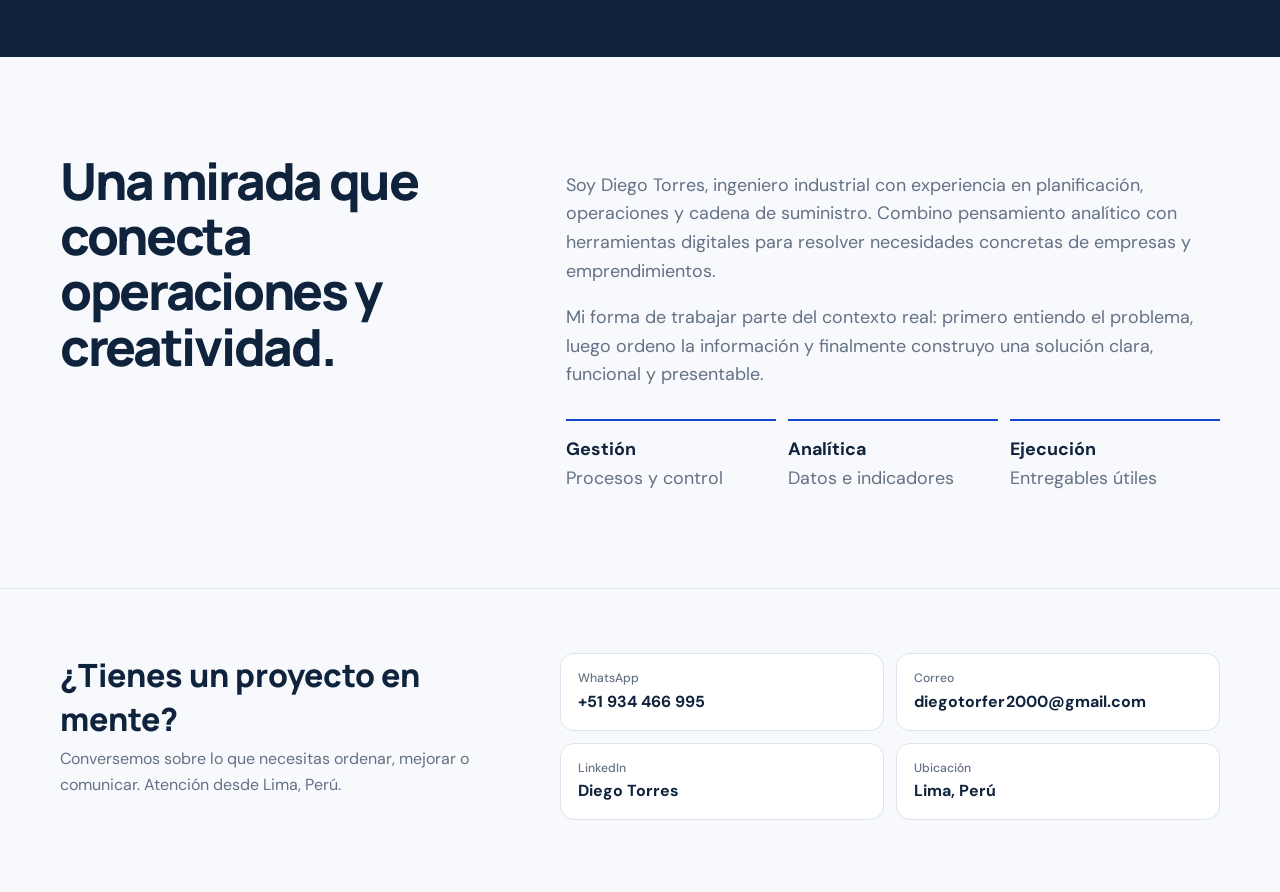
==== commit b8f81079: "Mejorar resolución de imágenes y limpiar enlaces" ====
--- a/index.html
+++ b/index.html
@@ -29,12 +29,12 @@
   <main id="inicio">
     <section class="hero wrap">
       <div><span class="eyebrow">Soluciones digitales para emprendedores y pymes</span><h1>Ideas que se convierten en <em>soluciones.</em></h1><p class="lead">Soy Diego Torres. Ayudo a pequeños negocios y equipos a ordenar su información, comunicar mejor sus proyectos y construir herramientas digitales que facilitan decisiones reales.</p><div class="cta"><a class="btn primary" href="#proyectos">Ver proyectos</a><a class="btn" href="#contacto">Conversemos</a></div></div>
-      <div class="hero-art" aria-label="Mosaico de proyectos reales"><div class="mosaic"><div class="shot h"><img src="honda-8.png" alt="Resultado final del proyecto Honda"><span class="mosaic-label">Presentaciones</span></div><div class="shot f"><img src="acabet-dashboard.jpg?v=2" alt="Dashboard financiero ACABET"><span class="mosaic-label">Analítica</span></div><div class="shot d"><img src="daza-project.png" alt="Catálogo DAZA"><span class="mosaic-label">Marca</span></div><div class="dt-badge">DT</div></div></div>
+      <div class="hero-art" aria-label="Mosaico de proyectos reales"><div class="mosaic"><div class="shot h"><img src="honda-8.webp" alt="Resultado final del proyecto Honda"><span class="mosaic-label">Presentaciones</span></div><div class="shot f"><img src="acabet-dashboard.jpg?v=2" alt="Dashboard financiero ACABET"><span class="mosaic-label">Analítica</span></div><div class="shot d"><img src="daza-project.webp" alt="Catálogo DAZA"><span class="mosaic-label">Marca</span></div><div class="dt-badge">DT</div></div></div>
     </section>
     <section id="proyectos"><div class="wrap"><div class="section-head"><h2>Proyectos seleccionados</h2><p>Tres retos distintos, abordados con una misma lógica: entender, estructurar y entregar algo que el cliente pueda usar.</p></div><div class="projects">
-      <article class="card wide"><div class="visual project-image honda-shot"><img src="honda-project.png" alt="Portada real de la presentación Proyecto Honda de ACABET"></div><div class="card-body"><span class="num">PROYECTO 01 · CARTERA DE PROYECTOS</span><h3>El avance de una obra convertido en una historia visual</h3><p>ACABET necesitaba mostrar el desarrollo de la obra Honda y convertirlo en una pieza comercial para futuros clientes. Se creó una presentación en Canva que documenta el proceso —desde el estado inicial hasta los acabados— y comunica la capacidad técnica de la empresa como parte de su cartera de proyectos.</p><div class="impact"><b>Impacto</b>Una obra ejecutada se convirtió en un activo comercial reutilizable para nuevas oportunidades.</div><div class="tags"><span class="tag">Dirección visual</span><span class="tag">Canva</span><span class="tag">Storytelling</span><span class="tag">Construcción</span></div><a class="project-link" href="proyectos/honda.html">Ver caso completo →</a></div><div class="case-gallery"><figure><img src="honda-2.png" alt="Alcance inicial del proyecto Honda"><figcaption>01 · Alcance</figcaption></figure><figure><img src="honda-5.png" alt="Construcción y montaje del proyecto Honda"><figcaption>02 · Ejecución</figcaption></figure><figure><img src="honda-8.png" alt="Resultado final del proyecto Honda"><figcaption>03 · Resultado</figcaption></figure></div></article>
+      <article class="card wide"><div class="visual project-image honda-shot"><img src="honda-project.webp" alt="Portada real de la presentación Proyecto Honda de ACABET"></div><div class="card-body"><span class="num">PROYECTO 01 · CARTERA DE PROYECTOS</span><h3>El avance de una obra convertido en una historia visual</h3><p>ACABET necesitaba mostrar el desarrollo de la obra Honda y convertirlo en una pieza comercial para futuros clientes. Se creó una presentación en Canva que documenta el proceso —desde el estado inicial hasta los acabados— y comunica la capacidad técnica de la empresa como parte de su cartera de proyectos.</p><div class="impact"><b>Impacto</b>Una obra ejecutada se convirtió en un activo comercial reutilizable para nuevas oportunidades.</div><div class="tags"><span class="tag">Dirección visual</span><span class="tag">Canva</span><span class="tag">Storytelling</span><span class="tag">Construcción</span></div><a class="project-link" href="proyectos/honda.html">Ver caso completo →</a></div><div class="case-gallery"><figure><img src="honda-2.webp" alt="Alcance inicial del proyecto Honda"><figcaption>01 · Alcance</figcaption></figure><figure><img src="honda-5.webp" alt="Construcción y montaje del proyecto Honda"><figcaption>02 · Ejecución</figcaption></figure><figure><img src="honda-8.webp" alt="Resultado final del proyecto Honda"><figcaption>03 · Resultado</figcaption></figure></div></article>
       <article class="card"><div class="visual project-image dashboard-shot"><img src="acabet-dashboard.jpg?v=2" alt="Vista del dashboard Control Financiero ACABET con importes protegidos"><span class="blur-value b1"></span><span class="blur-value b2"></span><span class="blur-value b3"></span><span class="blur-value b4"></span><span class="privacy-note">Datos financieros protegidos</span></div><div class="card-body"><span class="num">PROYECTO 02 · DIGITALIZACIÓN Y ANALÍTICA</span><h3>Control Financiero ACABET</h3><p>La información financiera se gestionaba mediante procesos burocráticos, sin una vista digital consolidada ni gráficos fáciles de interpretar. Se desarrolló un dashboard conectado a Google Sheets para visualizar ingresos, egresos, pagos y flujo neto, mejorando el control y seguimiento del negocio.</p><div class="impact"><b>Impacto</b>Información dispersa transformada en una vista centralizada para seguimiento y control.</div><div class="tags"><span class="tag">Streamlit</span><span class="tag">Python</span><span class="tag">Pandas</span><span class="tag">Plotly</span><span class="tag">Google Sheets</span></div><a class="project-link" href="proyectos/control-financiero.html">Ver caso completo →</a></div></article>
-      <article class="card"><div class="visual project-image daza-shot"><img src="daza-store.jpg" alt="Vista real de la tienda virtual DAZA"><img class="catalog-peek" src="daza-project.png" alt="Portada del catálogo DAZA"></div><div class="card-body"><span class="num">PROYECTO 03 · COMERCIO DIGITAL · EN EVOLUCIÓN</span><h3>DAZA — Identidad y tienda virtual</h3><p>El proyecto permitió construir la identidad de DAZA y llevar su propuesta comercial a una tienda virtual. La siguiente etapa incorporará una herramienta complementaria para que Kelly pueda actualizar el stock de manera sencilla, sin depender de conocimientos técnicos.</p><div class="impact"><b>Impacto</b>Una marca emergente obtuvo identidad, catálogo y un nuevo canal digital de venta.</div><div class="tags"><span class="tag">Branding</span><span class="tag">Tienda virtual</span><span class="tag">Catálogo</span><span class="tag">Gestión de stock</span></div><a class="project-link" href="proyectos/daza.html">Ver caso completo →</a></div></article>
+      <article class="card"><div class="visual project-image daza-shot"><img src="daza-store.jpg" alt="Vista real de la tienda virtual DAZA"><img class="catalog-peek" src="daza-project.webp" alt="Portada del catálogo DAZA"></div><div class="card-body"><span class="num">PROYECTO 03 · COMERCIO DIGITAL · EN EVOLUCIÓN</span><h3>DAZA — Identidad y tienda virtual</h3><p>El proyecto permitió construir la identidad de DAZA y llevar su propuesta comercial a una tienda virtual. La siguiente etapa incorporará una herramienta complementaria para que Kelly pueda actualizar el stock de manera sencilla, sin depender de conocimientos técnicos.</p><div class="impact"><b>Impacto</b>Una marca emergente obtuvo identidad, catálogo y un nuevo canal digital de venta.</div><div class="tags"><span class="tag">Branding</span><span class="tag">Tienda virtual</span><span class="tag">Catálogo</span><span class="tag">Gestión de stock</span></div><a class="project-link" href="proyectos/daza.html">Ver caso completo →</a></div></article>
     </div></div></section>
     <section id="servicios" class="services"><div class="wrap"><div class="section-head"><h2>Cómo puedo aportar</h2><p>Soluciones pensadas para pequeñas empresas, equipos operativos y proyectos que necesitan orden, claridad y una mejor presentación.</p></div><div class="service-grid"><div class="service"><span class="icon">▦</span><b>Dashboards</b><p>Indicadores y controles visuales para entender el negocio y tomar decisiones.</p><small>Incluye: definición de indicadores, filtros, gráficos y vista ejecutiva.</small></div><div class="service"><span class="icon">↻</span><b>Automatización</b><p>Flujos y herramientas que reducen tareas manuales y errores repetitivos.</p><small>Incluye: diagnóstico del proceso, solución digital y guía de uso.</small></div><div class="service"><span class="icon">◇</span><b>Presentaciones</b><p>Historias visuales para comunicar proyectos, avances y resultados.</p><small>Incluye: estructura narrativa, diseño y versión editable.</small></div><div class="service"><span class="icon">✦</span><b>Identidad visual</b><p>Sistemas de marca y piezas comerciales coherentes con el posicionamiento.</p><small>Incluye: línea visual, piezas principales y aplicaciones comerciales.</small></div></div></div></section>
     <section id="sobre-mi"><div class="wrap about"><h2>Una mirada que conecta operaciones y creatividad.</h2><div class="about-copy"><p>Soy Diego Torres, ingeniero industrial con experiencia en planificación, operaciones y cadena de suministro. Combino pensamiento analítico con herramientas digitales para resolver necesidades concretas de empresas y emprendimientos.</p><p>Mi forma de trabajar parte del contexto real: primero entiendo el problema, luego ordeno la información y finalmente construyo una solución clara, funcional y presentable.</p><div class="proof"><div><b>Gestión</b><span>Procesos y control</span></div><div><b>Analítica</b><span>Datos e indicadores</span></div><div><b>Ejecución</b><span>Entregables útiles</span></div></div></div></div></section>
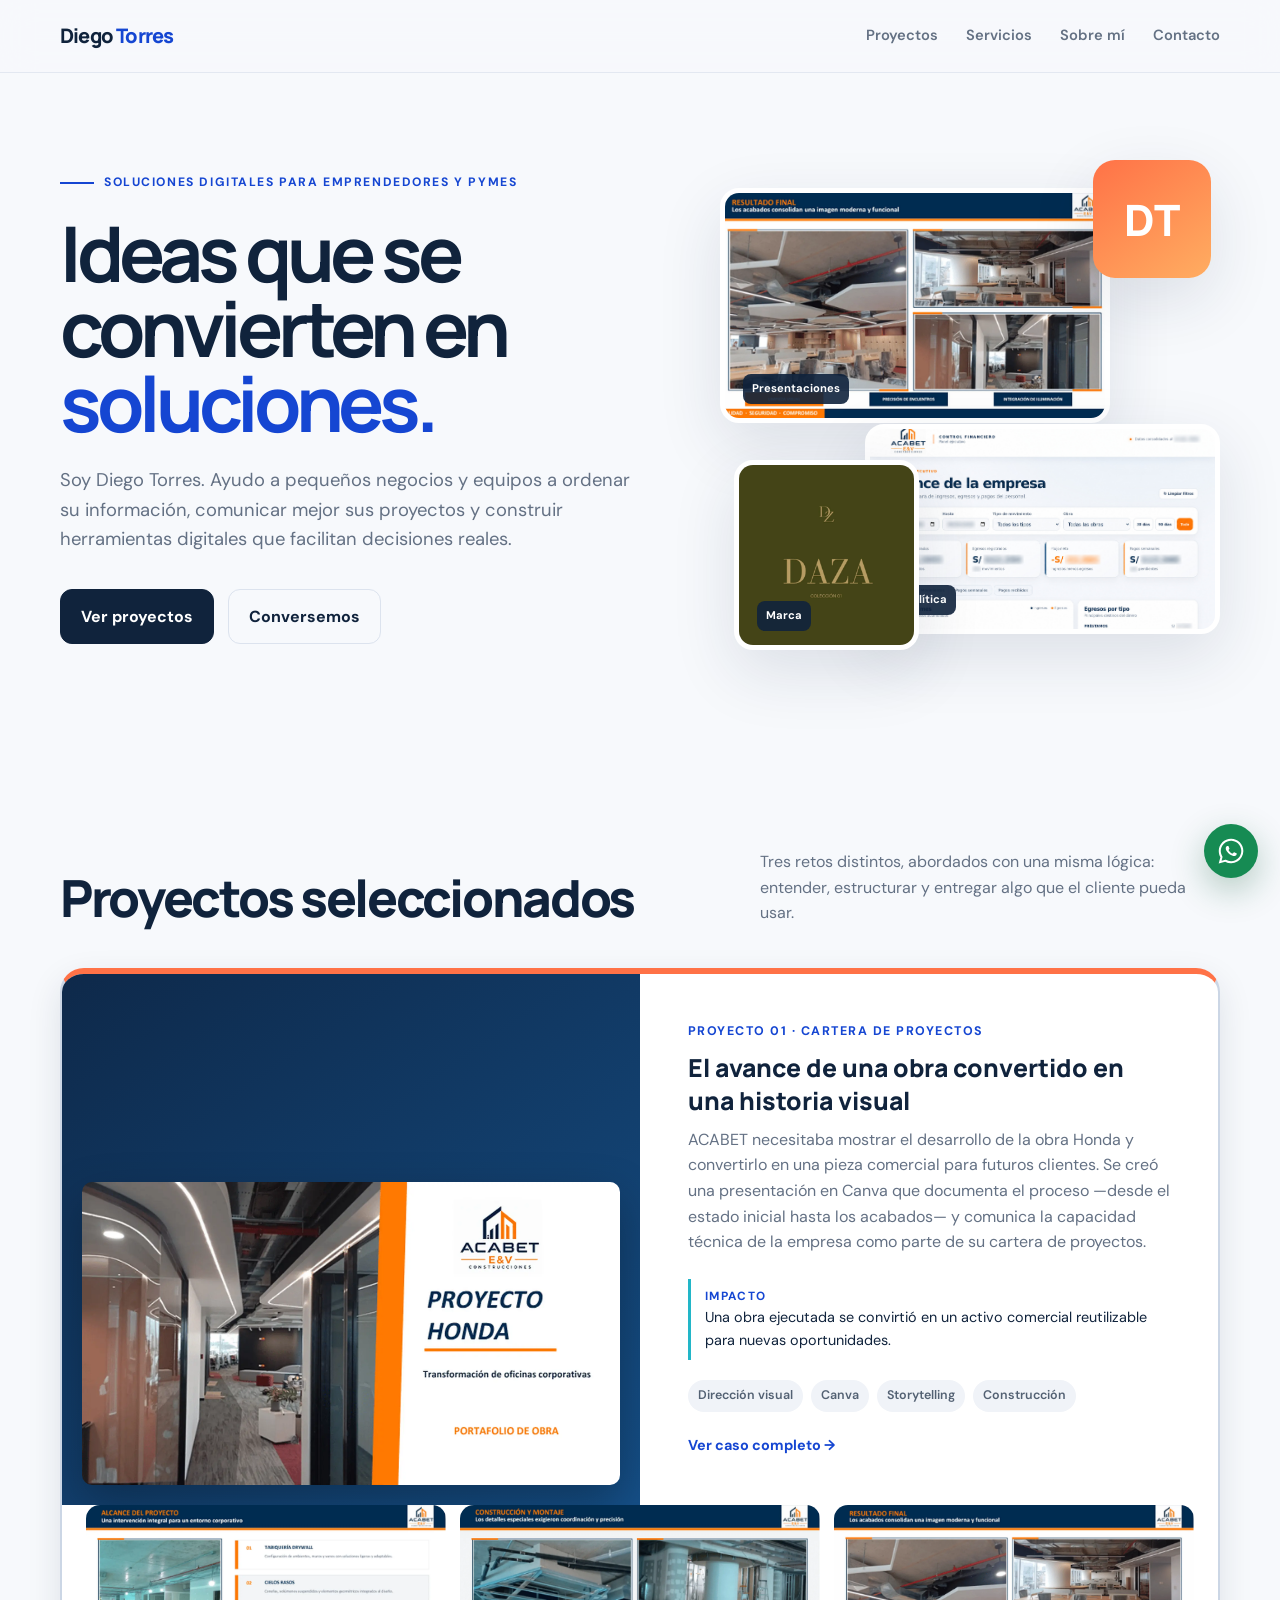
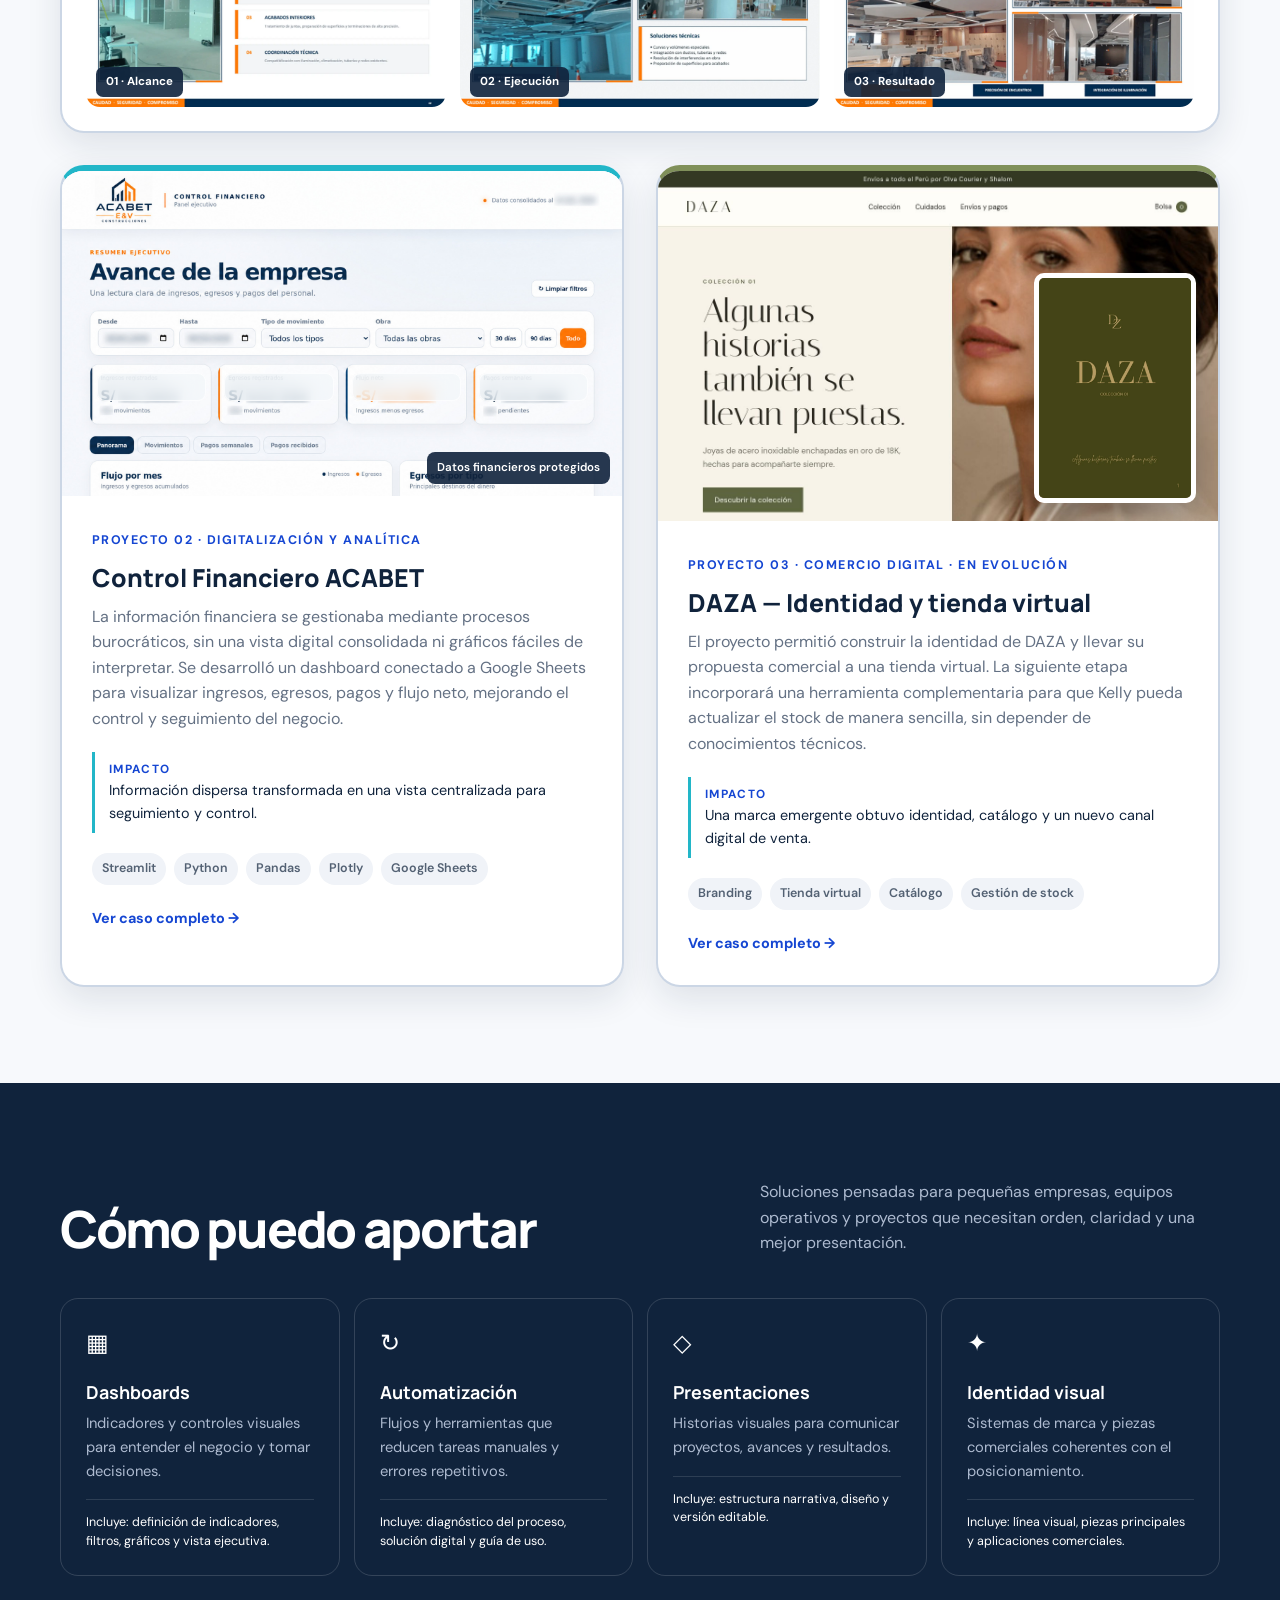
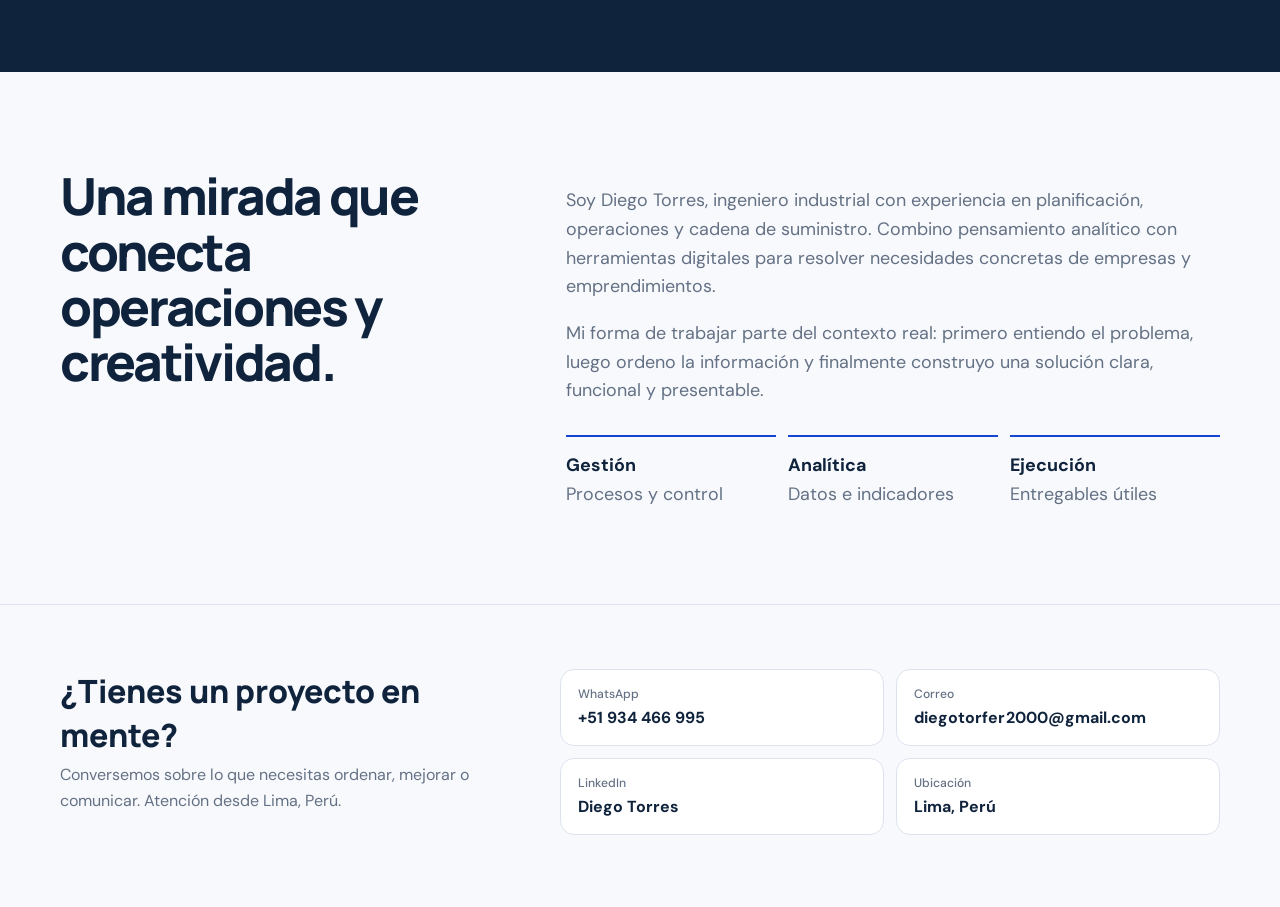
==== commit 148257a7: "Diferenciar visualmente los proyectos con marcos de color" ====
--- a/index.html
+++ b/index.html
@@ -15,7 +15,7 @@
     .hero{min-height:680px;display:grid;grid-template-columns:1.08fr .92fr;align-items:center;gap:72px;padding:70px 0 86px}.eyebrow{display:inline-flex;align-items:center;gap:10px;color:var(--blue);font-weight:700;text-transform:uppercase;letter-spacing:.13em;font-size:.76rem}.eyebrow:before{content:"";width:34px;height:2px;background:var(--blue)}h1{font-family:Manrope,sans-serif;font-size:clamp(3rem,6vw,5.7rem);line-height:.98;letter-spacing:-.065em;margin:22px 0 26px;max-width:760px}h1 em{font-style:normal;color:var(--blue)}.lead{font-size:1.15rem;color:var(--muted);max-width:620px}.cta{display:flex;gap:14px;margin-top:34px}.btn{display:inline-flex;align-items:center;justify-content:center;padding:14px 20px;border-radius:12px;font-weight:700;border:1px solid var(--line)}.btn.primary{background:var(--ink);color:#fff;border-color:var(--ink)}.btn:hover{transform:translateY(-2px)}
     .hero-art{position:relative;height:490px}.tile{position:absolute;border-radius:24px;box-shadow:var(--shadow);overflow:hidden}.tile.one{inset:28px 72px 88px 0;background:var(--ink);color:#fff;padding:36px}.tile.two{width:230px;height:190px;right:0;bottom:20px;background:#fff;padding:24px;border:1px solid var(--line)}.tile.three{width:148px;height:148px;right:8px;top:0;background:linear-gradient(145deg,var(--orange),#ffad61);display:grid;place-items:center;color:white;font:800 3.4rem Manrope}.mini-title{font:700 1.15rem Manrope}.dash{display:grid;grid-template-columns:repeat(3,1fr);gap:8px;margin-top:26px}.metric{background:rgba(255,255,255,.1);padding:13px;border-radius:12px}.metric b{display:block;font:700 1.35rem Manrope}.bars{display:flex;align-items:end;gap:10px;height:150px;margin-top:28px}.bars i{display:block;flex:1;border-radius:6px 6px 0 0;background:linear-gradient(var(--cyan),#467de8)}.ring{width:82px;height:82px;border-radius:50%;background:conic-gradient(var(--green) 0 72%,#e8ecdD 72%);position:relative;margin:14px auto}.ring:after{content:"";position:absolute;inset:13px;background:#fff;border-radius:50%}.tile.two small{color:var(--muted);display:block;text-align:center}
     section{padding:96px 0}.section-head{display:flex;justify-content:space-between;align-items:end;gap:30px;margin-bottom:42px}.section-head h2{font:800 clamp(2rem,4vw,3.4rem)/1.08 Manrope;margin:0;letter-spacing:-.045em}.section-head p{max-width:460px;color:var(--muted);margin:0}
-    .projects{display:grid;grid-template-columns:repeat(12,1fr);gap:24px}.card{background:#fff;border:1px solid var(--line);border-radius:24px;overflow:hidden;grid-column:span 6;transition:.25s}.card:hover{transform:translateY(-5px);box-shadow:var(--shadow)}.card.wide{grid-column:span 12;display:grid;grid-template-columns:1fr 1fr}.visual{min-height:300px;padding:30px;display:flex;align-items:end;position:relative;overflow:hidden}.project-image{padding:0;background:#e8edf4}.project-image img{width:100%;height:100%;min-height:300px;object-fit:cover;display:block}.honda-shot{background:linear-gradient(145deg,#0e294a,#154f87);padding:20px}.honda-shot img{object-fit:contain;min-height:0;height:auto;border-radius:10px;box-shadow:0 18px 46px rgba(0,0,0,.28)}.case-gallery{grid-column:1/-1;display:grid;grid-template-columns:repeat(3,1fr);gap:14px;padding:0 24px 24px}.case-gallery figure{margin:0;position:relative;border-radius:14px;overflow:hidden;background:#0e294a}.case-gallery img{width:100%;height:auto;display:block}.case-gallery figcaption{position:absolute;left:10px;bottom:10px;background:rgba(16,35,60,.9);color:white;padding:6px 10px;border-radius:7px;font-size:.72rem;font-weight:700}.dashboard-shot{height:325px;background:#eef3f8}.dashboard-shot>img{position:absolute;left:0;top:0;width:100%;height:auto;min-height:0;object-fit:contain}.blur-value{position:absolute;top:62.2%;height:8.5%;border-radius:8px;background:rgba(240,245,249,.62);backdrop-filter:blur(9px);-webkit-backdrop-filter:blur(9px);border:1px solid rgba(255,255,255,.72)}.blur-value.b1{left:6.2%;width:19.5%}.blur-value.b2{left:29%;width:19.5%}.blur-value.b3{left:51.8%;width:19.5%}.blur-value.b4{left:74.5%;width:19.5%}.privacy-note{position:absolute;right:12px;bottom:12px;background:rgba(16,35,60,.9);color:white;padding:7px 10px;border-radius:8px;font-size:.72rem;font-weight:600}.project-image.daza-shot>img:first-child{object-fit:cover}.catalog-peek{position:absolute;right:22px;bottom:18px;width:29%!important;height:auto!important;min-height:0!important;aspect-ratio:376/532;object-fit:cover!important;border-radius:10px;border:5px solid white;box-shadow:0 16px 35px rgba(16,35,60,.28)}.card-body{padding:30px}.card.wide .card-body{display:flex;flex-direction:column;justify-content:center;padding:48px}.num{color:var(--blue);font-weight:700;font-size:.78rem;letter-spacing:.12em}.card h3{font:800 1.55rem Manrope;margin:9px 0 10px}.card p{color:var(--muted);margin:0 0 20px}.impact{border-left:3px solid var(--cyan);padding:8px 0 8px 14px;margin:4px 0 20px;color:var(--ink);font-size:.9rem}.impact b{display:block;font-size:.74rem;text-transform:uppercase;letter-spacing:.11em;color:var(--blue)}.tags{display:flex;flex-wrap:wrap;gap:8px}.tag{padding:6px 10px;border-radius:999px;background:#f0f3f8;color:#536173;font-size:.78rem;font-weight:600}.project-link{display:inline-flex;align-items:center;gap:7px;margin-top:22px;color:var(--blue);font-weight:700;font-size:.9rem}.project-link:hover{text-decoration:underline}
+    .projects{display:grid;grid-template-columns:repeat(12,1fr);gap:32px}.card{position:relative;background:#fff;border:2px solid #cbd6e5;border-top:6px solid var(--project-accent,var(--blue));border-radius:24px;overflow:hidden;grid-column:span 6;box-shadow:0 12px 34px rgba(16,35,60,.11);transition:.25s}.card:nth-child(1){--project-accent:var(--orange)}.card:nth-child(2){--project-accent:var(--cyan)}.card:nth-child(3){--project-accent:var(--green)}.card:hover{transform:translateY(-5px);border-color:var(--project-accent);box-shadow:0 24px 60px rgba(16,35,60,.18)}.card.wide{grid-column:span 12;display:grid;grid-template-columns:1fr 1fr}.visual{min-height:300px;padding:30px;display:flex;align-items:end;position:relative;overflow:hidden}.project-image{padding:0;background:#e8edf4}.project-image img{width:100%;height:100%;min-height:300px;object-fit:cover;display:block}.honda-shot{background:linear-gradient(145deg,#0e294a,#154f87);padding:20px}.honda-shot img{object-fit:contain;min-height:0;height:auto;border-radius:10px;box-shadow:0 18px 46px rgba(0,0,0,.28)}.case-gallery{grid-column:1/-1;display:grid;grid-template-columns:repeat(3,1fr);gap:14px;padding:0 24px 24px}.case-gallery figure{margin:0;position:relative;border-radius:14px;overflow:hidden;background:#0e294a}.case-gallery img{width:100%;height:auto;display:block}.case-gallery figcaption{position:absolute;left:10px;bottom:10px;background:rgba(16,35,60,.9);color:white;padding:6px 10px;border-radius:7px;font-size:.72rem;font-weight:700}.dashboard-shot{height:325px;background:#eef3f8}.dashboard-shot>img{position:absolute;left:0;top:0;width:100%;height:auto;min-height:0;object-fit:contain}.blur-value{position:absolute;top:62.2%;height:8.5%;border-radius:8px;background:rgba(240,245,249,.62);backdrop-filter:blur(9px);-webkit-backdrop-filter:blur(9px);border:1px solid rgba(255,255,255,.72)}.blur-value.b1{left:6.2%;width:19.5%}.blur-value.b2{left:29%;width:19.5%}.blur-value.b3{left:51.8%;width:19.5%}.blur-value.b4{left:74.5%;width:19.5%}.privacy-note{position:absolute;right:12px;bottom:12px;background:rgba(16,35,60,.9);color:white;padding:7px 10px;border-radius:8px;font-size:.72rem;font-weight:600}.project-image.daza-shot>img:first-child{object-fit:cover}.catalog-peek{position:absolute;right:22px;bottom:18px;width:29%!important;height:auto!important;min-height:0!important;aspect-ratio:376/532;object-fit:cover!important;border-radius:10px;border:5px solid white;box-shadow:0 16px 35px rgba(16,35,60,.28)}.card-body{padding:30px}.card.wide .card-body{display:flex;flex-direction:column;justify-content:center;padding:48px}.num{color:var(--blue);font-weight:700;font-size:.78rem;letter-spacing:.12em}.card h3{font:800 1.55rem Manrope;margin:9px 0 10px}.card p{color:var(--muted);margin:0 0 20px}.impact{border-left:3px solid var(--cyan);padding:8px 0 8px 14px;margin:4px 0 20px;color:var(--ink);font-size:.9rem}.impact b{display:block;font-size:.74rem;text-transform:uppercase;letter-spacing:.11em;color:var(--blue)}.tags{display:flex;flex-wrap:wrap;gap:8px}.tag{padding:6px 10px;border-radius:999px;background:#f0f3f8;color:#536173;font-size:.78rem;font-weight:600}.project-link{display:inline-flex;align-items:center;gap:7px;margin-top:22px;color:var(--blue);font-weight:700;font-size:.9rem}.project-link:hover{text-decoration:underline}
     .services{background:var(--ink);color:white}.services .section-head p{color:#aebbd0}.service-grid{display:grid;grid-template-columns:repeat(4,1fr);gap:14px}.service{border:1px solid rgba(255,255,255,.15);border-radius:18px;padding:25px;min-height:220px}.service b{font:700 1.12rem Manrope;display:block;margin:18px 0 8px}.service p{font-size:.92rem;color:#aebbd0;margin:0}.service small{display:block;margin-top:16px;padding-top:13px;border-top:1px solid rgba(255,255,255,.12);color:#fff;font-size:.78rem;line-height:1.5}.icon{font-size:1.5rem}
     .about{display:grid;grid-template-columns:.8fr 1.2fr;gap:70px;align-items:start}.about h2{font:800 clamp(2rem,4vw,3.4rem)/1.08 Manrope;margin:0;letter-spacing:-.045em}.about-copy{font-size:1.12rem;color:var(--muted)}.proof{display:grid;grid-template-columns:repeat(3,1fr);gap:12px;margin-top:30px}.proof div{border-top:2px solid var(--blue);padding-top:14px}.proof b{display:block;color:var(--ink)}
     footer{padding:64px 0 72px;border-top:1px solid var(--line)}.foot{display:grid;grid-template-columns:.8fr 1.2fr;gap:60px;align-items:start}.foot h2{font:800 2rem Manrope;margin:0}.foot p{color:var(--muted);margin:5px 0 0}.contact-list{display:grid;grid-template-columns:1fr 1fr;gap:12px}.contact{display:block;padding:15px 17px;border-radius:14px;background:#fff;border:1px solid var(--line);font-weight:700;transition:.2s}.contact small{display:block;color:var(--muted);font-weight:500;font-size:.76rem}.contact:hover{border-color:var(--blue);color:var(--blue);transform:translateY(-2px)}.floating-wa{position:fixed;right:22px;bottom:22px;z-index:30;background:#168b53;color:white;border-radius:999px;padding:13px 18px;font-weight:700;box-shadow:0 12px 34px rgba(17,94,56,.3);transition:.2s}.floating-wa:hover{transform:translateY(-3px);background:#117645}
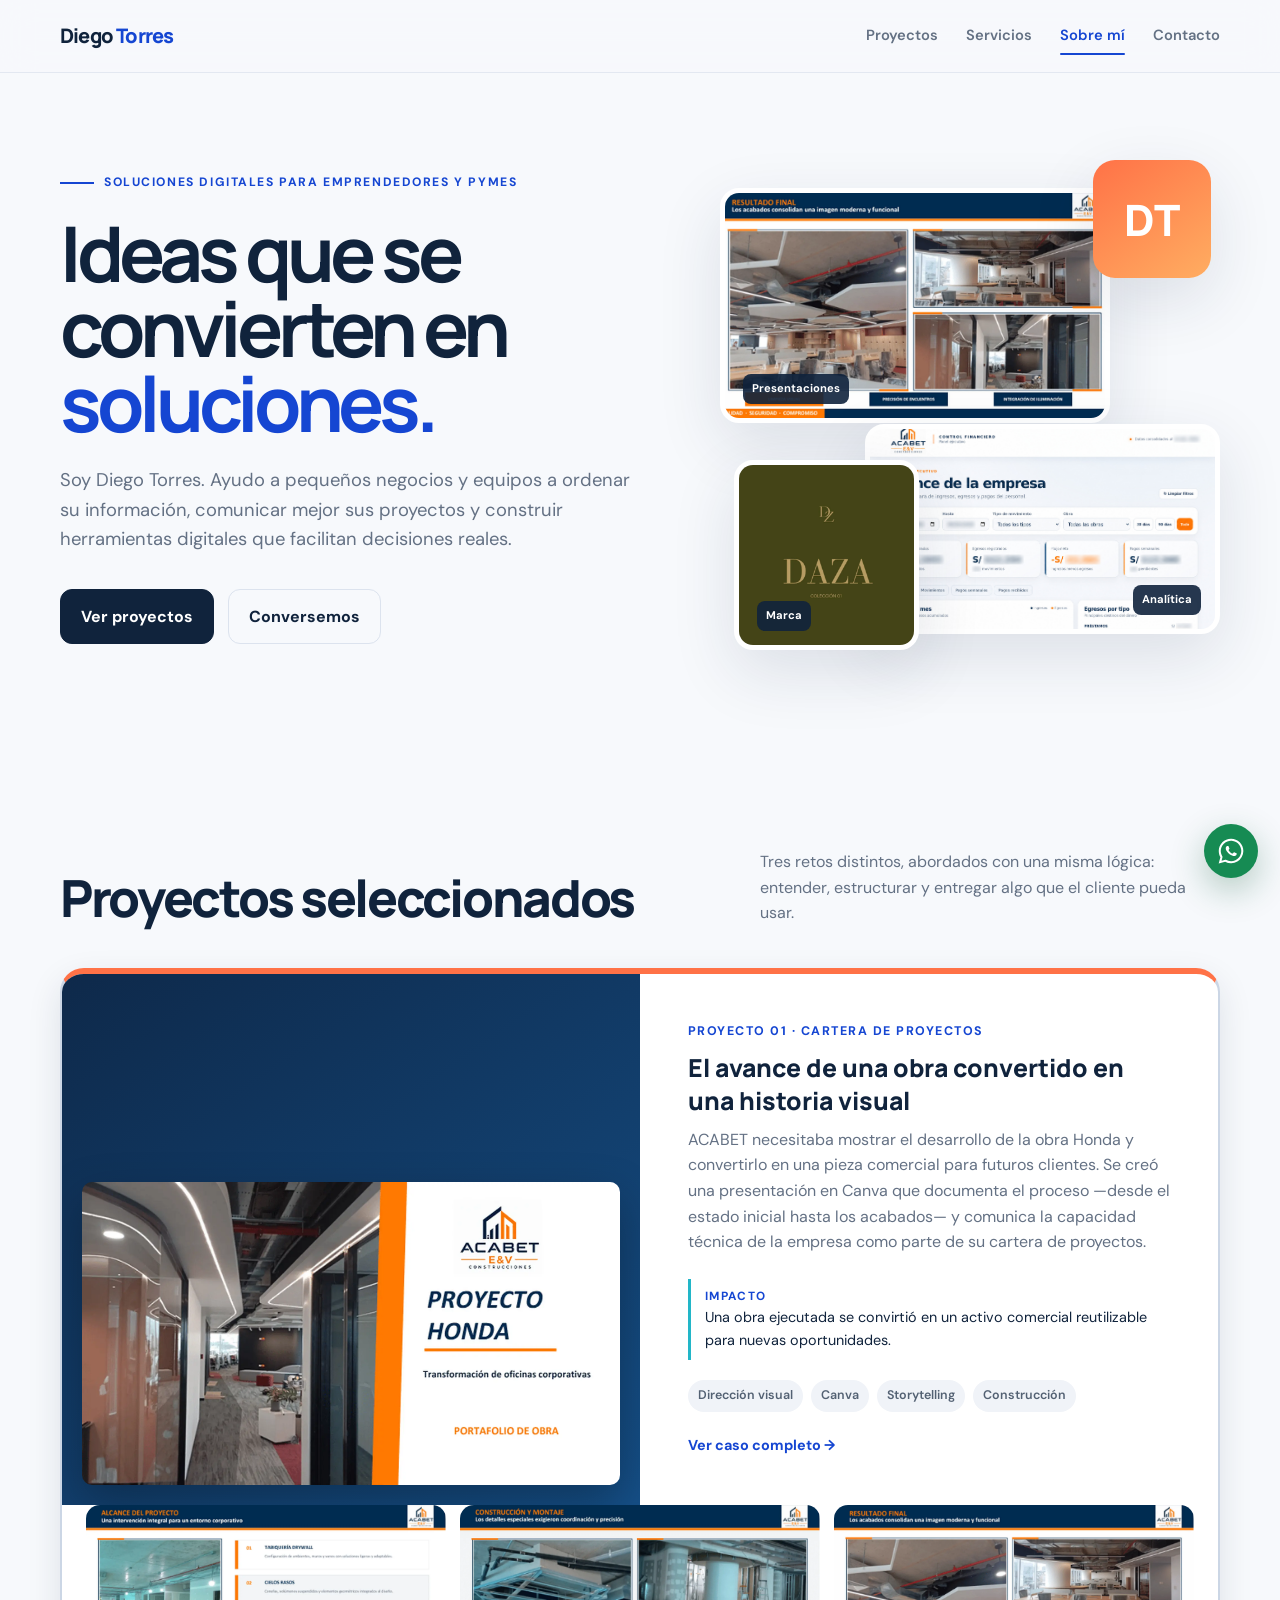
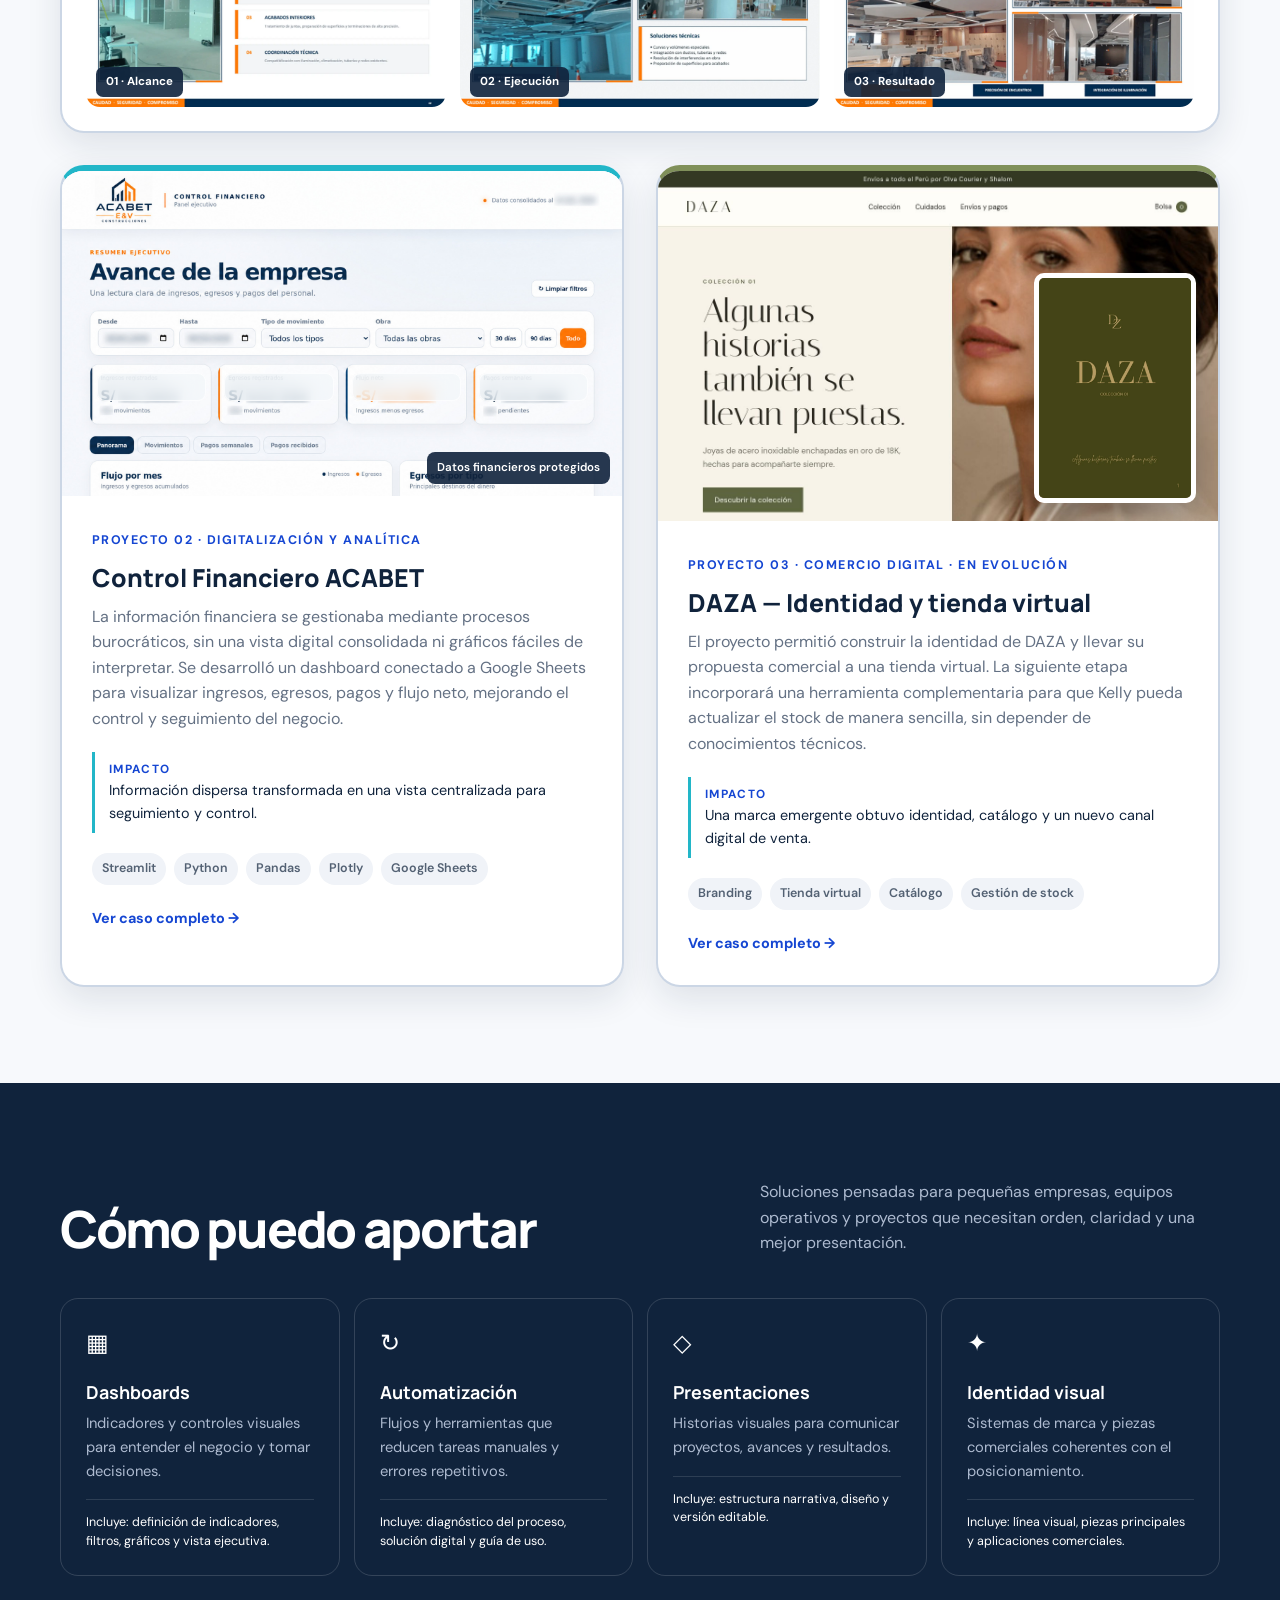
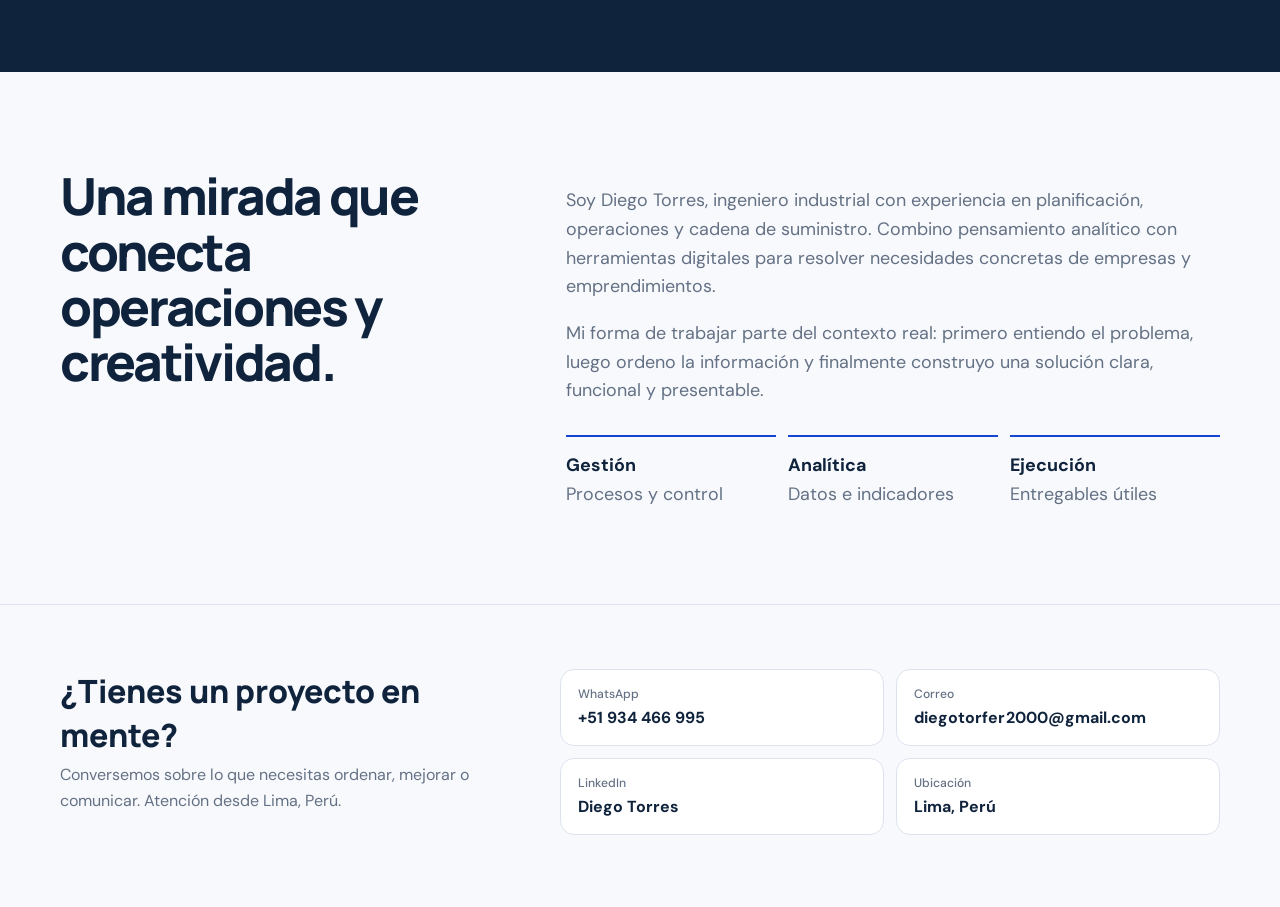
==== commit 21b50aa1: "Mejora transiciones y corrige etiquetas del hero" ====
--- a/index.html
+++ b/index.html
@@ -11,17 +11,17 @@
   <style>
     :root{--ink:#10233c;--muted:#647184;--paper:#f7f9fc;--white:#fff;--blue:#1546d2;--cyan:#22b6c8;--line:#dce3ee;--orange:#ff7247;--green:#80905a;--shadow:0 22px 65px rgba(26,45,78,.12)}
     *{box-sizing:border-box}html{scroll-behavior:smooth}body{margin:0;background:var(--paper);color:var(--ink);font-family:"DM Sans",sans-serif;font-size:16px;line-height:1.6}a{color:inherit;text-decoration:none}.wrap{width:min(1160px,calc(100% - 40px));margin:auto}
-    header{position:sticky;top:0;z-index:20;background:rgba(247,249,252,.86);backdrop-filter:blur(16px);border-bottom:1px solid rgba(220,227,238,.75)}nav{height:72px;display:flex;align-items:center;justify-content:space-between}.brand{font-family:Manrope,sans-serif;font-weight:800;letter-spacing:-.04em;font-size:1.25rem}.brand span{color:var(--blue)}.links{display:flex;gap:28px;color:var(--muted);font-weight:600;font-size:.92rem}.links a:hover{color:var(--blue)}
+    header{position:sticky;top:0;z-index:20;background:rgba(247,249,252,.86);backdrop-filter:blur(16px);border-bottom:1px solid rgba(220,227,238,.75)}nav{height:72px;display:flex;align-items:center;justify-content:space-between}.brand{font-family:Manrope,sans-serif;font-weight:800;letter-spacing:-.04em;font-size:1.25rem}.brand span{color:var(--blue)}.links{display:flex;gap:28px;color:var(--muted);font-weight:600;font-size:.92rem}.links a{position:relative;padding:8px 0;transition:color .25s ease}.links a:after{content:"";position:absolute;left:0;right:0;bottom:1px;height:2px;border-radius:999px;background:var(--blue);transform:scaleX(0);transform-origin:left;transition:transform .3s ease}.links a:hover,.links a.is-active{color:var(--blue)}.links a:hover:after,.links a.is-active:after{transform:scaleX(1)}
     .hero{min-height:680px;display:grid;grid-template-columns:1.08fr .92fr;align-items:center;gap:72px;padding:70px 0 86px}.eyebrow{display:inline-flex;align-items:center;gap:10px;color:var(--blue);font-weight:700;text-transform:uppercase;letter-spacing:.13em;font-size:.76rem}.eyebrow:before{content:"";width:34px;height:2px;background:var(--blue)}h1{font-family:Manrope,sans-serif;font-size:clamp(3rem,6vw,5.7rem);line-height:.98;letter-spacing:-.065em;margin:22px 0 26px;max-width:760px}h1 em{font-style:normal;color:var(--blue)}.lead{font-size:1.15rem;color:var(--muted);max-width:620px}.cta{display:flex;gap:14px;margin-top:34px}.btn{display:inline-flex;align-items:center;justify-content:center;padding:14px 20px;border-radius:12px;font-weight:700;border:1px solid var(--line)}.btn.primary{background:var(--ink);color:#fff;border-color:var(--ink)}.btn:hover{transform:translateY(-2px)}
     .hero-art{position:relative;height:490px}.tile{position:absolute;border-radius:24px;box-shadow:var(--shadow);overflow:hidden}.tile.one{inset:28px 72px 88px 0;background:var(--ink);color:#fff;padding:36px}.tile.two{width:230px;height:190px;right:0;bottom:20px;background:#fff;padding:24px;border:1px solid var(--line)}.tile.three{width:148px;height:148px;right:8px;top:0;background:linear-gradient(145deg,var(--orange),#ffad61);display:grid;place-items:center;color:white;font:800 3.4rem Manrope}.mini-title{font:700 1.15rem Manrope}.dash{display:grid;grid-template-columns:repeat(3,1fr);gap:8px;margin-top:26px}.metric{background:rgba(255,255,255,.1);padding:13px;border-radius:12px}.metric b{display:block;font:700 1.35rem Manrope}.bars{display:flex;align-items:end;gap:10px;height:150px;margin-top:28px}.bars i{display:block;flex:1;border-radius:6px 6px 0 0;background:linear-gradient(var(--cyan),#467de8)}.ring{width:82px;height:82px;border-radius:50%;background:conic-gradient(var(--green) 0 72%,#e8ecdD 72%);position:relative;margin:14px auto}.ring:after{content:"";position:absolute;inset:13px;background:#fff;border-radius:50%}.tile.two small{color:var(--muted);display:block;text-align:center}
-    section{padding:96px 0}.section-head{display:flex;justify-content:space-between;align-items:end;gap:30px;margin-bottom:42px}.section-head h2{font:800 clamp(2rem,4vw,3.4rem)/1.08 Manrope;margin:0;letter-spacing:-.045em}.section-head p{max-width:460px;color:var(--muted);margin:0}
+    section{padding:96px 0;scroll-margin-top:72px}.section-head{display:flex;justify-content:space-between;align-items:end;gap:30px;margin-bottom:42px}.section-head h2{font:800 clamp(2rem,4vw,3.4rem)/1.08 Manrope;margin:0;letter-spacing:-.045em}.section-head p{max-width:460px;color:var(--muted);margin:0}
     .projects{display:grid;grid-template-columns:repeat(12,1fr);gap:32px}.card{position:relative;background:#fff;border:2px solid #cbd6e5;border-top:6px solid var(--project-accent,var(--blue));border-radius:24px;overflow:hidden;grid-column:span 6;box-shadow:0 12px 34px rgba(16,35,60,.11);transition:.25s}.card:nth-child(1){--project-accent:var(--orange)}.card:nth-child(2){--project-accent:var(--cyan)}.card:nth-child(3){--project-accent:var(--green)}.card:hover{transform:translateY(-5px);border-color:var(--project-accent);box-shadow:0 24px 60px rgba(16,35,60,.18)}.card.wide{grid-column:span 12;display:grid;grid-template-columns:1fr 1fr}.visual{min-height:300px;padding:30px;display:flex;align-items:end;position:relative;overflow:hidden}.project-image{padding:0;background:#e8edf4}.project-image img{width:100%;height:100%;min-height:300px;object-fit:cover;display:block}.honda-shot{background:linear-gradient(145deg,#0e294a,#154f87);padding:20px}.honda-shot img{object-fit:contain;min-height:0;height:auto;border-radius:10px;box-shadow:0 18px 46px rgba(0,0,0,.28)}.case-gallery{grid-column:1/-1;display:grid;grid-template-columns:repeat(3,1fr);gap:14px;padding:0 24px 24px}.case-gallery figure{margin:0;position:relative;border-radius:14px;overflow:hidden;background:#0e294a}.case-gallery img{width:100%;height:auto;display:block}.case-gallery figcaption{position:absolute;left:10px;bottom:10px;background:rgba(16,35,60,.9);color:white;padding:6px 10px;border-radius:7px;font-size:.72rem;font-weight:700}.dashboard-shot{height:325px;background:#eef3f8}.dashboard-shot>img{position:absolute;left:0;top:0;width:100%;height:auto;min-height:0;object-fit:contain}.blur-value{position:absolute;top:62.2%;height:8.5%;border-radius:8px;background:rgba(240,245,249,.62);backdrop-filter:blur(9px);-webkit-backdrop-filter:blur(9px);border:1px solid rgba(255,255,255,.72)}.blur-value.b1{left:6.2%;width:19.5%}.blur-value.b2{left:29%;width:19.5%}.blur-value.b3{left:51.8%;width:19.5%}.blur-value.b4{left:74.5%;width:19.5%}.privacy-note{position:absolute;right:12px;bottom:12px;background:rgba(16,35,60,.9);color:white;padding:7px 10px;border-radius:8px;font-size:.72rem;font-weight:600}.project-image.daza-shot>img:first-child{object-fit:cover}.catalog-peek{position:absolute;right:22px;bottom:18px;width:29%!important;height:auto!important;min-height:0!important;aspect-ratio:376/532;object-fit:cover!important;border-radius:10px;border:5px solid white;box-shadow:0 16px 35px rgba(16,35,60,.28)}.card-body{padding:30px}.card.wide .card-body{display:flex;flex-direction:column;justify-content:center;padding:48px}.num{color:var(--blue);font-weight:700;font-size:.78rem;letter-spacing:.12em}.card h3{font:800 1.55rem Manrope;margin:9px 0 10px}.card p{color:var(--muted);margin:0 0 20px}.impact{border-left:3px solid var(--cyan);padding:8px 0 8px 14px;margin:4px 0 20px;color:var(--ink);font-size:.9rem}.impact b{display:block;font-size:.74rem;text-transform:uppercase;letter-spacing:.11em;color:var(--blue)}.tags{display:flex;flex-wrap:wrap;gap:8px}.tag{padding:6px 10px;border-radius:999px;background:#f0f3f8;color:#536173;font-size:.78rem;font-weight:600}.project-link{display:inline-flex;align-items:center;gap:7px;margin-top:22px;color:var(--blue);font-weight:700;font-size:.9rem}.project-link:hover{text-decoration:underline}
     .services{background:var(--ink);color:white}.services .section-head p{color:#aebbd0}.service-grid{display:grid;grid-template-columns:repeat(4,1fr);gap:14px}.service{border:1px solid rgba(255,255,255,.15);border-radius:18px;padding:25px;min-height:220px}.service b{font:700 1.12rem Manrope;display:block;margin:18px 0 8px}.service p{font-size:.92rem;color:#aebbd0;margin:0}.service small{display:block;margin-top:16px;padding-top:13px;border-top:1px solid rgba(255,255,255,.12);color:#fff;font-size:.78rem;line-height:1.5}.icon{font-size:1.5rem}
     .about{display:grid;grid-template-columns:.8fr 1.2fr;gap:70px;align-items:start}.about h2{font:800 clamp(2rem,4vw,3.4rem)/1.08 Manrope;margin:0;letter-spacing:-.045em}.about-copy{font-size:1.12rem;color:var(--muted)}.proof{display:grid;grid-template-columns:repeat(3,1fr);gap:12px;margin-top:30px}.proof div{border-top:2px solid var(--blue);padding-top:14px}.proof b{display:block;color:var(--ink)}
     footer{padding:64px 0 72px;border-top:1px solid var(--line)}.foot{display:grid;grid-template-columns:.8fr 1.2fr;gap:60px;align-items:start}.foot h2{font:800 2rem Manrope;margin:0}.foot p{color:var(--muted);margin:5px 0 0}.contact-list{display:grid;grid-template-columns:1fr 1fr;gap:12px}.contact{display:block;padding:15px 17px;border-radius:14px;background:#fff;border:1px solid var(--line);font-weight:700;transition:.2s}.contact small{display:block;color:var(--muted);font-weight:500;font-size:.76rem}.contact:hover{border-color:var(--blue);color:var(--blue);transform:translateY(-2px)}.floating-wa{position:fixed;right:22px;bottom:22px;z-index:30;background:#168b53;color:white;border-radius:999px;padding:13px 18px;font-weight:700;box-shadow:0 12px 34px rgba(17,94,56,.3);transition:.2s}.floating-wa:hover{transform:translateY(-3px);background:#117645}
     @media(max-width:850px){.links{display:none}.hero{grid-template-columns:1fr;gap:20px;padding-top:58px}.hero-art{height:420px}.section-head{align-items:start;flex-direction:column}.foot{grid-template-columns:1fr;gap:30px}.card,.card.wide{grid-column:span 12}.card.wide{display:block}.case-gallery{grid-template-columns:1fr;padding-top:0}.service-grid{grid-template-columns:1fr 1fr}.about{grid-template-columns:1fr;gap:28px}}
     @media(max-width:560px){.wrap{width:min(100% - 26px,1160px)}h1{font-size:3.1rem}.hero{min-height:auto}.hero-art{height:350px}.visual{min-height:240px}.dashboard-shot{height:245px}.card.wide .card-body,.card-body{padding:25px}.service-grid,.proof,.contact-list{grid-template-columns:1fr}.service{min-height:auto}.cta{flex-direction:column}.btn{width:100%}}
-    .mosaic{position:absolute;inset:0}.shot{position:absolute;border-radius:19px;overflow:hidden;box-shadow:var(--shadow);border:5px solid white;background:white}.shot img{width:100%;height:100%;object-fit:cover;display:block}.shot.h{left:0;top:28px;width:78%;height:235px}.shot.f{right:0;bottom:16px;width:71%;height:210px}.shot.d{left:14px;bottom:0;width:37%;height:190px}.shot.d img{object-position:top}.dt-badge{position:absolute;right:9px;top:0;width:118px;height:118px;border-radius:22px;background:linear-gradient(145deg,var(--orange),#ffad61);display:grid;place-items:center;color:white;font:800 2.7rem Manrope;box-shadow:var(--shadow)}.mosaic-label{position:absolute;left:18px;bottom:14px;background:rgba(16,35,60,.9);color:white;border-radius:8px;padding:6px 9px;font-size:.7rem;font-weight:700}.card{animation:reveal .6s ease both}.card:nth-child(2){animation-delay:.08s}.card:nth-child(3){animation-delay:.16s}.floating-wa{width:54px;height:54px;padding:0;border-radius:50%;display:grid;place-items:center}.floating-wa svg{width:26px;height:26px;fill:currentColor}@keyframes reveal{from{opacity:0;transform:translateY(18px)}to{opacity:1;transform:none}}@media(max-width:560px){.shot.h{height:170px;width:82%}.shot.f{height:155px;width:74%}.shot.d{height:135px;width:39%}.dt-badge{width:78px;height:78px;font-size:1.8rem}.floating-wa{right:13px;bottom:13px;width:50px;height:50px}}@media(prefers-reduced-motion:reduce){html{scroll-behavior:auto}.card{animation:none}.card,.floating-wa{transition:none}}
+    .mosaic{position:absolute;inset:0}.shot{position:absolute;border-radius:19px;overflow:hidden;box-shadow:var(--shadow);border:5px solid white;background:white}.shot img{width:100%;height:100%;object-fit:cover;display:block}.shot.h{left:0;top:28px;width:78%;height:235px}.shot.f{right:0;bottom:16px;width:71%;height:210px}.shot.d{left:14px;bottom:0;width:37%;height:190px}.shot.d img{object-position:top}.dt-badge{position:absolute;right:9px;top:0;width:118px;height:118px;border-radius:22px;background:linear-gradient(145deg,var(--orange),#ffad61);display:grid;place-items:center;color:white;font:800 2.7rem Manrope;box-shadow:var(--shadow)}.mosaic-label{position:absolute;left:18px;bottom:14px;background:rgba(16,35,60,.9);color:white;border-radius:8px;padding:6px 9px;font-size:.7rem;font-weight:700}.shot{transition:transform .5s cubic-bezier(.2,.8,.2,1),box-shadow .5s ease}.hero-art:hover .shot.h{transform:translate(-5px,-9px) rotate(-.7deg)}.hero-art:hover .shot.f{transform:translate(6px,7px) rotate(.5deg)}.hero-art:hover .shot.d{transform:translate(-7px,5px) rotate(-1deg)}.hero-art:hover .dt-badge{transform:translateY(-7px) rotate(3deg)}.dt-badge{transition:transform .5s cubic-bezier(.2,.8,.2,1)}.shot.f .mosaic-label{left:auto;right:14px}.reveal-on-scroll{opacity:0;transform:translateY(28px);transition:opacity .7s ease,transform .7s cubic-bezier(.2,.8,.2,1)}.reveal-on-scroll.is-visible{opacity:1;transform:none}.card{animation:reveal .6s ease both}.card:nth-child(2){animation-delay:.08s}.card:nth-child(3){animation-delay:.16s}.floating-wa{width:54px;height:54px;padding:0;border-radius:50%;display:grid;place-items:center}.floating-wa svg{width:26px;height:26px;fill:currentColor}@keyframes reveal{from{opacity:0;transform:translateY(18px)}to{opacity:1;transform:none}}@media(max-width:560px){.shot.h{height:170px;width:82%}.shot.f{height:155px;width:74%}.shot.d{height:135px;width:39%}.dt-badge{width:78px;height:78px;font-size:1.8rem}.floating-wa{right:13px;bottom:13px;width:50px;height:50px}}@media(prefers-reduced-motion:reduce){html{scroll-behavior:auto}.card{animation:none}.card,.floating-wa,.shot,.dt-badge,.reveal-on-scroll{transition:none}.reveal-on-scroll{opacity:1;transform:none}}
   </style>
 </head>
 <body>
@@ -40,5 +40,52 @@
     <section id="sobre-mi"><div class="wrap about"><h2>Una mirada que conecta operaciones y creatividad.</h2><div class="about-copy"><p>Soy Diego Torres, ingeniero industrial con experiencia en planificación, operaciones y cadena de suministro. Combino pensamiento analítico con herramientas digitales para resolver necesidades concretas de empresas y emprendimientos.</p><p>Mi forma de trabajar parte del contexto real: primero entiendo el problema, luego ordeno la información y finalmente construyo una solución clara, funcional y presentable.</p><div class="proof"><div><b>Gestión</b><span>Procesos y control</span></div><div><b>Analítica</b><span>Datos e indicadores</span></div><div><b>Ejecución</b><span>Entregables útiles</span></div></div></div></div></section>
   </main>
   <footer id="contacto"><div class="wrap foot"><div><h2>¿Tienes un proyecto en mente?</h2><p>Conversemos sobre lo que necesitas ordenar, mejorar o comunicar. Atención desde Lima, Perú.</p></div><div class="contact-list"><a class="contact" href="https://wa.me/51934466995" target="_blank" rel="noopener"><small>WhatsApp</small>+51 934 466 995</a><a class="contact" href="mailto:diegotorfer2000@gmail.com"><small>Correo</small>diegotorfer2000@gmail.com</a><a class="contact" href="https://www.linkedin.com/in/diego-enrique-torres-fernandez/" target="_blank" rel="noopener"><small>LinkedIn</small>Diego Torres</a><span class="contact"><small>Ubicación</small>Lima, Perú</span></div></div></footer><a class="floating-wa" href="https://wa.me/51934466995?text=Hola%20Diego%2C%20vi%20tu%20portafolio%20y%20quisiera%20conversar%20sobre%20un%20proyecto." target="_blank" rel="noopener" aria-label="Contactar a Diego por WhatsApp"><svg viewBox="0 0 24 24" aria-hidden="true"><path d="M16.75 13.96c-.25-.13-1.47-.72-1.7-.81-.23-.08-.39-.13-.56.13-.16.25-.64.81-.78.97-.14.17-.29.19-.54.06-.25-.12-1.05-.39-2-1.24-.74-.66-1.24-1.47-1.38-1.72-.15-.25-.02-.38.11-.51.11-.11.25-.29.37-.43.13-.15.17-.25.25-.42.08-.16.04-.31-.02-.43-.06-.13-.56-1.35-.77-1.85-.2-.49-.41-.42-.56-.43h-.48c-.17 0-.44.06-.66.31-.23.25-.87.85-.87 2.07s.89 2.4 1.01 2.57c.12.16 1.75 2.67 4.24 3.75.59.25 1.05.41 1.41.52.59.19 1.13.16 1.56.1.48-.07 1.47-.6 1.68-1.18.21-.58.21-1.08.15-1.18-.06-.1-.23-.16-.48-.29M12.04 21.5h-.01a9.45 9.45 0 0 1-4.81-1.32l-.35-.21-3.58.94.95-3.49-.23-.36A9.46 9.46 0 1 1 12.04 21.5m8.04-17.53A11.3 11.3 0 0 0 12.05.65C5.8.65.71 5.74.71 12c0 2 .52 3.96 1.51 5.68L.62 23.53l5.99-1.57A11.34 11.34 0 0 0 23.39 12c0-3.03-1.18-5.88-3.31-8.03"/></svg></a>
+<script>
+    const navLinks = [...document.querySelectorAll('.links a')];
+    const sections = [...document.querySelectorAll('main section[id], footer[id]')];
+
+    const revealItems = document.querySelectorAll(
+      '.section-head, .card, .service, .about > *, .foot > *'
+    );
+    revealItems.forEach((item, index) => {
+      item.classList.add('reveal-on-scroll');
+      item.style.transitionDelay = Math.min(index % 4, 3) * 70 + 'ms';
+    });
+
+    const revealObserver = new IntersectionObserver((entries) => {
+      entries.forEach((entry) => {
+        if (entry.isIntersecting) {
+          entry.target.classList.add('is-visible');
+          revealObserver.unobserve(entry.target);
+        }
+      });
+    }, { threshold: 0.12, rootMargin: '0px 0px -55px' });
+    revealItems.forEach((item) => revealObserver.observe(item));
+
+    const sectionObserver = new IntersectionObserver((entries) => {
+      const visible = entries
+        .filter((entry) => entry.isIntersecting)
+        .sort((a, b) => b.intersectionRatio - a.intersectionRatio)[0];
+      if (!visible) return;
+      navLinks.forEach((link) => {
+        link.classList.toggle(
+          'is-active',
+          link.getAttribute('href') === '#' + visible.target.id
+        );
+      });
+    }, { rootMargin: '-25% 0px -60% 0px', threshold: [0, .15, .4] });
+    sections.forEach((section) => sectionObserver.observe(section));
+
+    document.querySelectorAll('a[href^="#"]').forEach((link) => {
+      link.addEventListener('click', () => {
+        const target = document.querySelector(link.getAttribute('href'));
+        if (!target) return;
+        target.animate(
+          [{ opacity: .82 }, { opacity: 1 }],
+          { duration: 480, easing: 'ease-out' }
+        );
+      });
+    });
+  </script>
 </body>
 </html>
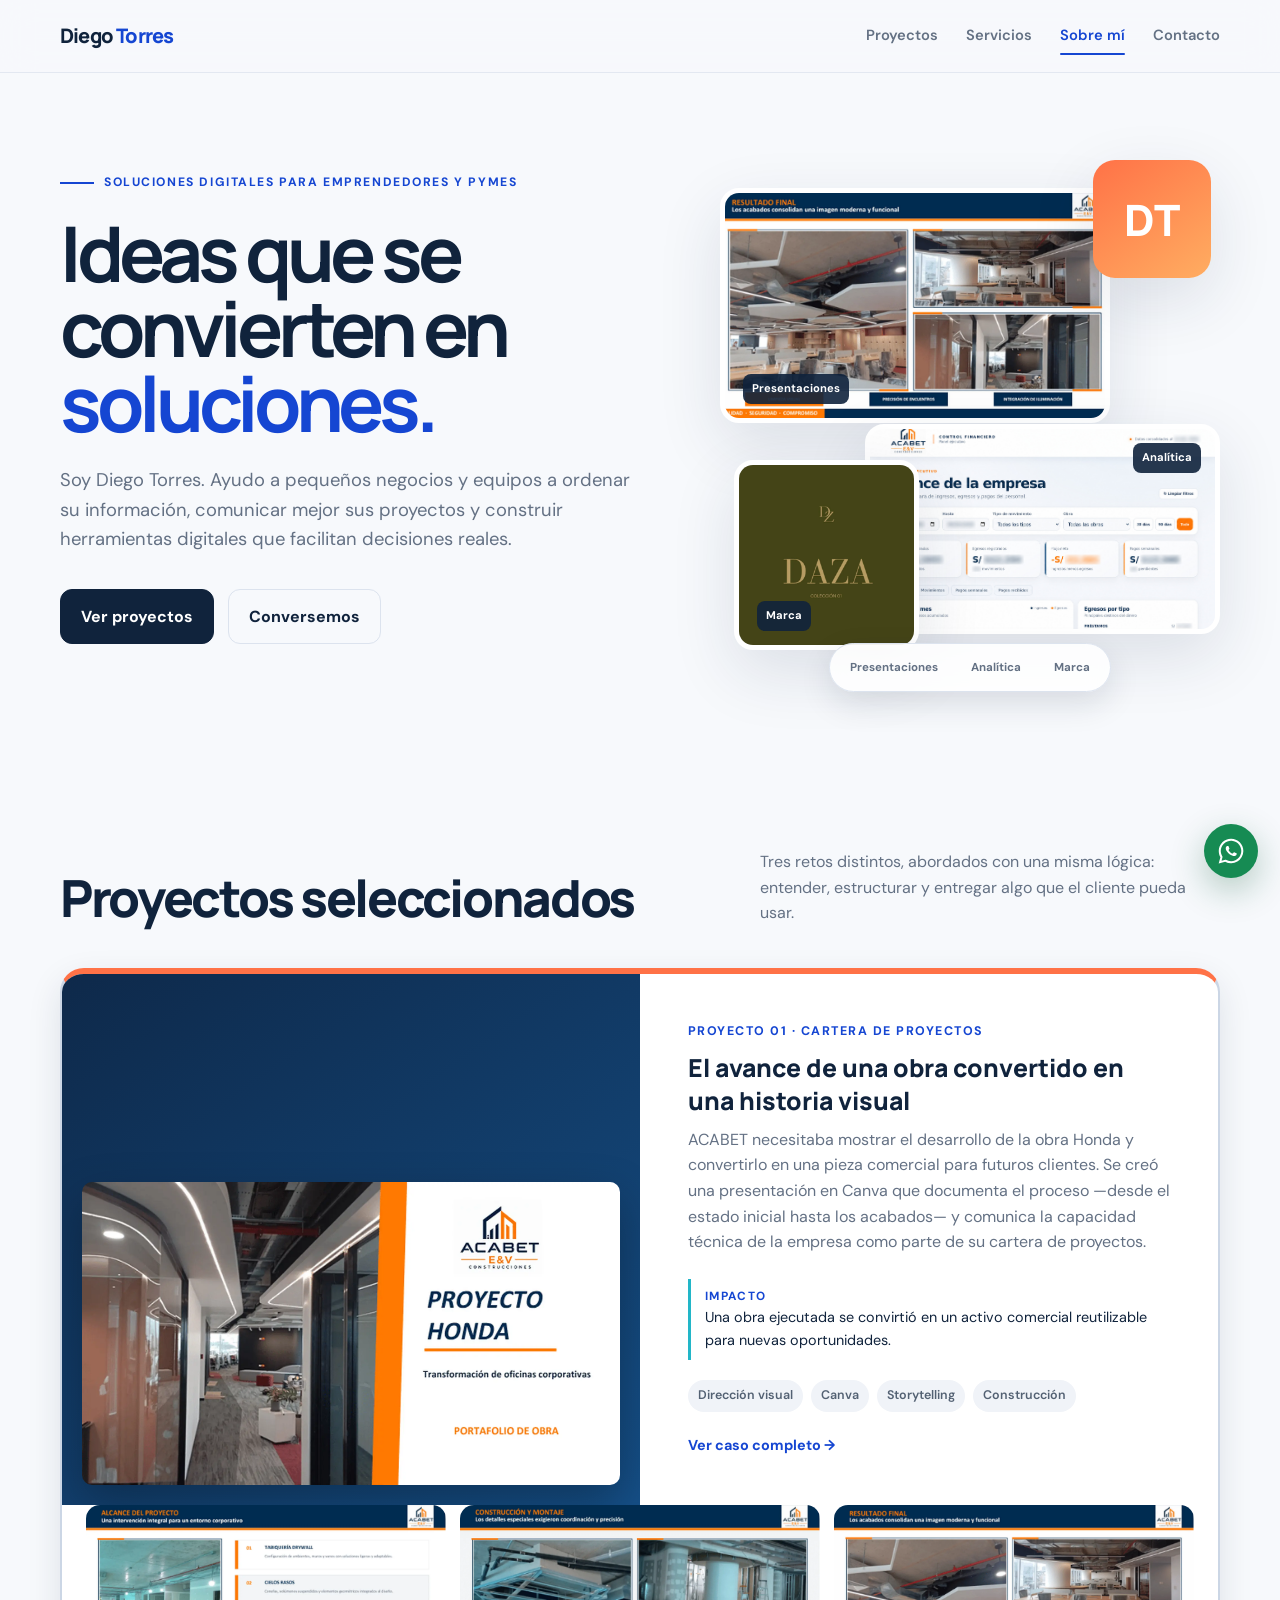
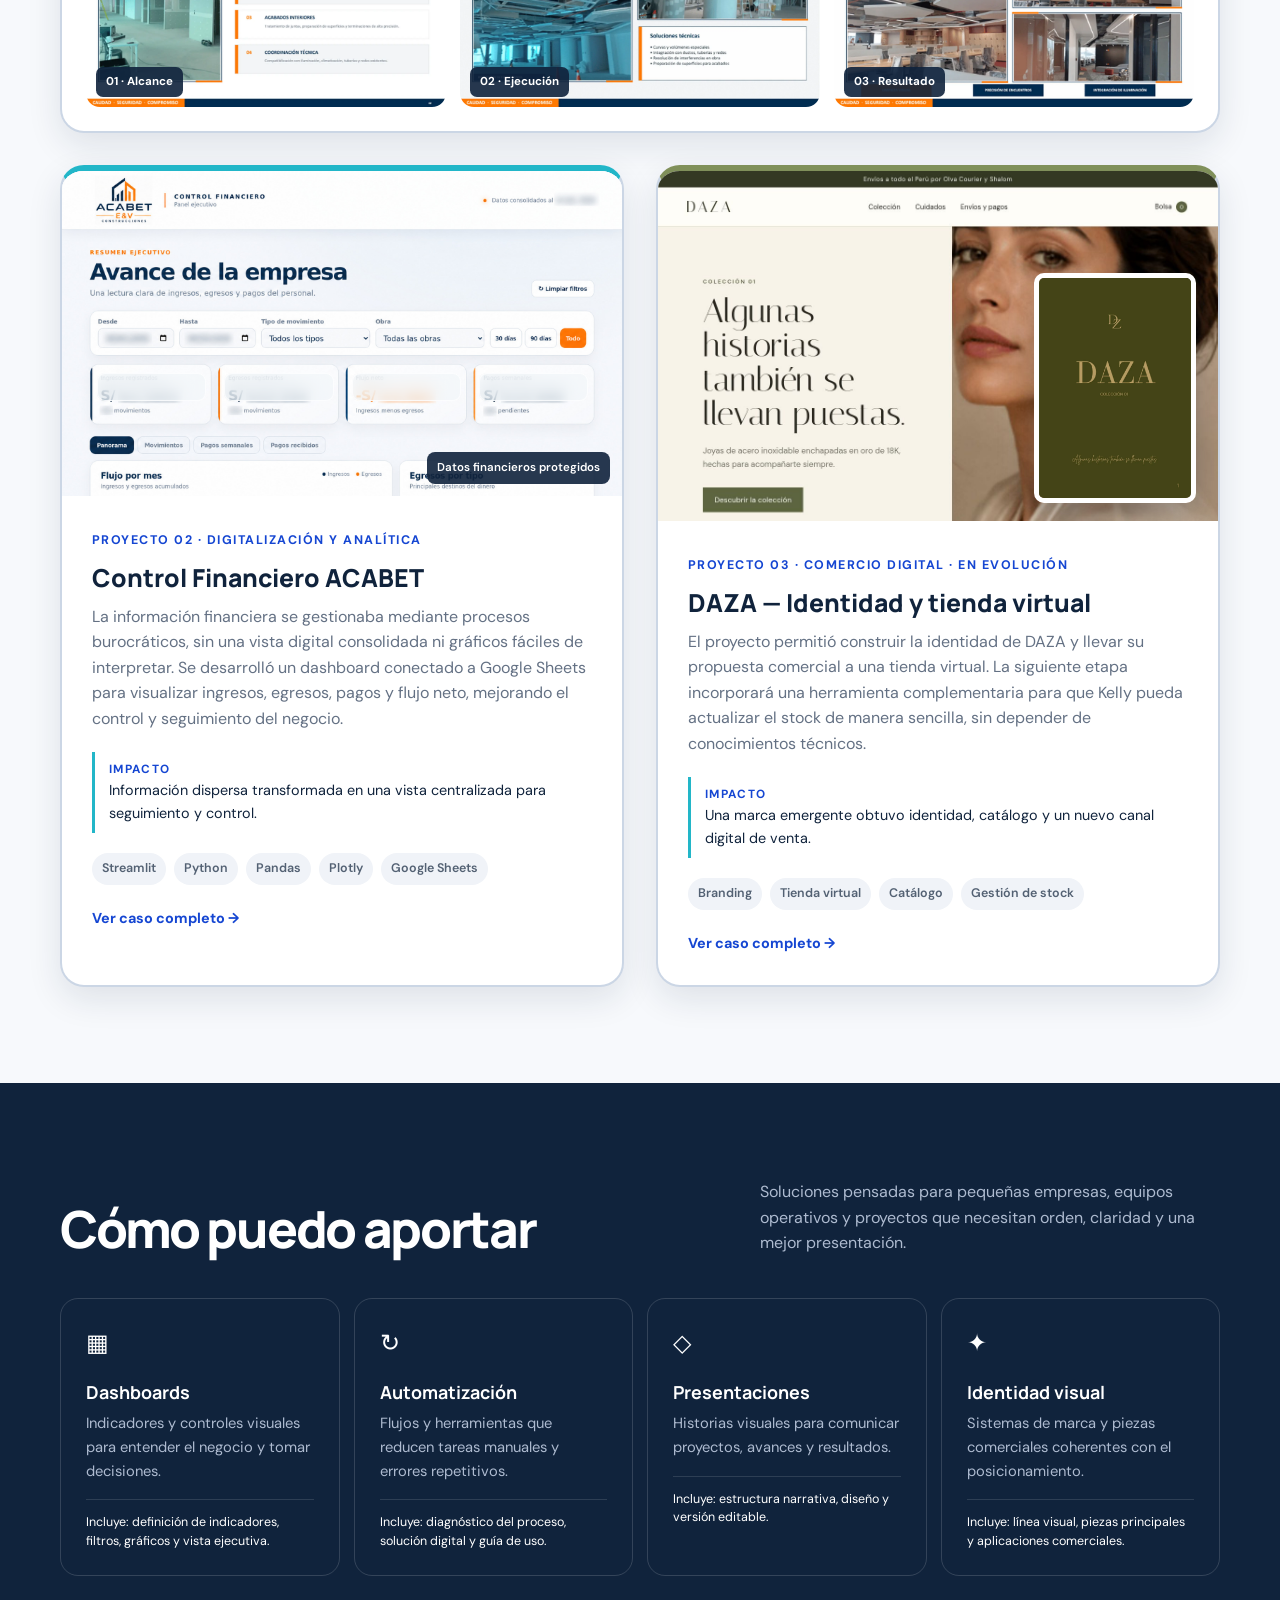
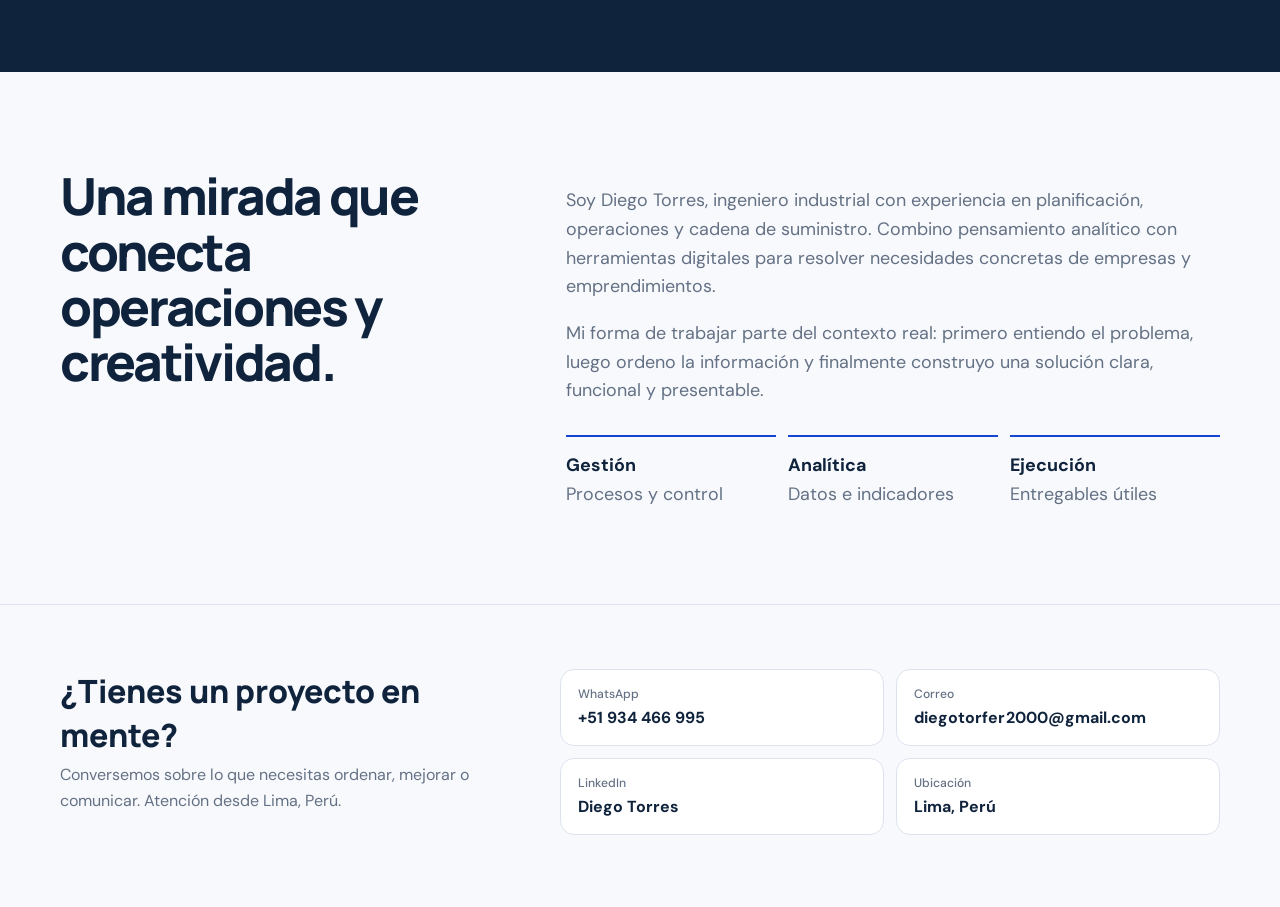
==== commit 3c782da8: "Añade selector interactivo y despeja etiqueta Analítica" ====
--- a/index.html
+++ b/index.html
@@ -21,7 +21,7 @@
     footer{padding:64px 0 72px;border-top:1px solid var(--line)}.foot{display:grid;grid-template-columns:.8fr 1.2fr;gap:60px;align-items:start}.foot h2{font:800 2rem Manrope;margin:0}.foot p{color:var(--muted);margin:5px 0 0}.contact-list{display:grid;grid-template-columns:1fr 1fr;gap:12px}.contact{display:block;padding:15px 17px;border-radius:14px;background:#fff;border:1px solid var(--line);font-weight:700;transition:.2s}.contact small{display:block;color:var(--muted);font-weight:500;font-size:.76rem}.contact:hover{border-color:var(--blue);color:var(--blue);transform:translateY(-2px)}.floating-wa{position:fixed;right:22px;bottom:22px;z-index:30;background:#168b53;color:white;border-radius:999px;padding:13px 18px;font-weight:700;box-shadow:0 12px 34px rgba(17,94,56,.3);transition:.2s}.floating-wa:hover{transform:translateY(-3px);background:#117645}
     @media(max-width:850px){.links{display:none}.hero{grid-template-columns:1fr;gap:20px;padding-top:58px}.hero-art{height:420px}.section-head{align-items:start;flex-direction:column}.foot{grid-template-columns:1fr;gap:30px}.card,.card.wide{grid-column:span 12}.card.wide{display:block}.case-gallery{grid-template-columns:1fr;padding-top:0}.service-grid{grid-template-columns:1fr 1fr}.about{grid-template-columns:1fr;gap:28px}}
     @media(max-width:560px){.wrap{width:min(100% - 26px,1160px)}h1{font-size:3.1rem}.hero{min-height:auto}.hero-art{height:350px}.visual{min-height:240px}.dashboard-shot{height:245px}.card.wide .card-body,.card-body{padding:25px}.service-grid,.proof,.contact-list{grid-template-columns:1fr}.service{min-height:auto}.cta{flex-direction:column}.btn{width:100%}}
-    .mosaic{position:absolute;inset:0}.shot{position:absolute;border-radius:19px;overflow:hidden;box-shadow:var(--shadow);border:5px solid white;background:white}.shot img{width:100%;height:100%;object-fit:cover;display:block}.shot.h{left:0;top:28px;width:78%;height:235px}.shot.f{right:0;bottom:16px;width:71%;height:210px}.shot.d{left:14px;bottom:0;width:37%;height:190px}.shot.d img{object-position:top}.dt-badge{position:absolute;right:9px;top:0;width:118px;height:118px;border-radius:22px;background:linear-gradient(145deg,var(--orange),#ffad61);display:grid;place-items:center;color:white;font:800 2.7rem Manrope;box-shadow:var(--shadow)}.mosaic-label{position:absolute;left:18px;bottom:14px;background:rgba(16,35,60,.9);color:white;border-radius:8px;padding:6px 9px;font-size:.7rem;font-weight:700}.shot{transition:transform .5s cubic-bezier(.2,.8,.2,1),box-shadow .5s ease}.hero-art:hover .shot.h{transform:translate(-5px,-9px) rotate(-.7deg)}.hero-art:hover .shot.f{transform:translate(6px,7px) rotate(.5deg)}.hero-art:hover .shot.d{transform:translate(-7px,5px) rotate(-1deg)}.hero-art:hover .dt-badge{transform:translateY(-7px) rotate(3deg)}.dt-badge{transition:transform .5s cubic-bezier(.2,.8,.2,1)}.shot.f .mosaic-label{left:auto;right:14px}.reveal-on-scroll{opacity:0;transform:translateY(28px);transition:opacity .7s ease,transform .7s cubic-bezier(.2,.8,.2,1)}.reveal-on-scroll.is-visible{opacity:1;transform:none}.card{animation:reveal .6s ease both}.card:nth-child(2){animation-delay:.08s}.card:nth-child(3){animation-delay:.16s}.floating-wa{width:54px;height:54px;padding:0;border-radius:50%;display:grid;place-items:center}.floating-wa svg{width:26px;height:26px;fill:currentColor}@keyframes reveal{from{opacity:0;transform:translateY(18px)}to{opacity:1;transform:none}}@media(max-width:560px){.shot.h{height:170px;width:82%}.shot.f{height:155px;width:74%}.shot.d{height:135px;width:39%}.dt-badge{width:78px;height:78px;font-size:1.8rem}.floating-wa{right:13px;bottom:13px;width:50px;height:50px}}@media(prefers-reduced-motion:reduce){html{scroll-behavior:auto}.card{animation:none}.card,.floating-wa,.shot,.dt-badge,.reveal-on-scroll{transition:none}.reveal-on-scroll{opacity:1;transform:none}}
+    .mosaic{position:absolute;inset:0}.shot{position:absolute;border-radius:19px;overflow:hidden;box-shadow:var(--shadow);border:5px solid white;background:white}.shot img{width:100%;height:100%;object-fit:cover;display:block}.shot.h{left:0;top:28px;width:78%;height:235px}.shot.f{right:0;bottom:16px;width:71%;height:210px}.shot.d{left:14px;bottom:0;width:37%;height:190px}.shot.d img{object-position:top}.dt-badge{position:absolute;right:9px;top:0;width:118px;height:118px;border-radius:22px;background:linear-gradient(145deg,var(--orange),#ffad61);display:grid;place-items:center;color:white;font:800 2.7rem Manrope;box-shadow:var(--shadow)}.mosaic-label{position:absolute;left:18px;bottom:14px;background:rgba(16,35,60,.9);color:white;border-radius:8px;padding:6px 9px;font-size:.7rem;font-weight:700}.shot{transition:transform .5s cubic-bezier(.2,.8,.2,1),box-shadow .5s ease}.hero-art:hover .shot.h{transform:translate(-5px,-9px) rotate(-.7deg)}.hero-art:hover .shot.f{transform:translate(6px,7px) rotate(.5deg)}.hero-art:hover .shot.d{transform:translate(-7px,5px) rotate(-1deg)}.hero-art:hover .dt-badge{transform:translateY(-7px) rotate(3deg)}.dt-badge{transition:transform .5s cubic-bezier(.2,.8,.2,1)}.shot.f .mosaic-label{left:auto;right:14px;top:14px;bottom:auto}.mosaic-switcher{position:absolute;left:50%;bottom:-42px;z-index:12;transform:translateX(-50%);display:flex;gap:7px;padding:7px;background:rgba(255,255,255,.88);border:1px solid var(--line);border-radius:999px;box-shadow:0 12px 32px rgba(16,35,60,.12);backdrop-filter:blur(12px)}.mosaic-switcher button{border:0;background:transparent;color:var(--muted);padding:9px 13px;border-radius:999px;font:700 .72rem "DM Sans",sans-serif;cursor:pointer;transition:.25s}.mosaic-switcher button:hover,.mosaic-switcher button.is-active{background:var(--ink);color:#fff}.mosaic[data-active="h"] .shot.h,.mosaic[data-active="f"] .shot.f,.mosaic[data-active="d"] .shot.d{z-index:9;transform:translateY(-10px) scale(1.035);box-shadow:0 28px 70px rgba(16,35,60,.22)}.mosaic.has-selection .shot:not(.is-selected){filter:saturate(.72);opacity:.58;transform:scale(.96)}.reveal-on-scroll{opacity:0;transform:translateY(28px);transition:opacity .7s ease,transform .7s cubic-bezier(.2,.8,.2,1)}.reveal-on-scroll.is-visible{opacity:1;transform:none}.card{animation:reveal .6s ease both}.card:nth-child(2){animation-delay:.08s}.card:nth-child(3){animation-delay:.16s}.floating-wa{width:54px;height:54px;padding:0;border-radius:50%;display:grid;place-items:center}.floating-wa svg{width:26px;height:26px;fill:currentColor}@keyframes reveal{from{opacity:0;transform:translateY(18px)}to{opacity:1;transform:none}}@media(max-width:560px){.mosaic-switcher{bottom:-22px;gap:3px;padding:5px}.mosaic-switcher button{padding:7px 8px;font-size:.62rem}.shot.h{height:170px;width:82%}.shot.f{height:155px;width:74%}.shot.d{height:135px;width:39%}.dt-badge{width:78px;height:78px;font-size:1.8rem}.floating-wa{right:13px;bottom:13px;width:50px;height:50px}}@media(prefers-reduced-motion:reduce){html{scroll-behavior:auto}.card{animation:none}.card,.floating-wa,.shot,.dt-badge,.reveal-on-scroll{transition:none}.reveal-on-scroll{opacity:1;transform:none}}
   </style>
 </head>
 <body>
@@ -29,7 +29,7 @@
   <main id="inicio">
     <section class="hero wrap">
       <div><span class="eyebrow">Soluciones digitales para emprendedores y pymes</span><h1>Ideas que se convierten en <em>soluciones.</em></h1><p class="lead">Soy Diego Torres. Ayudo a pequeños negocios y equipos a ordenar su información, comunicar mejor sus proyectos y construir herramientas digitales que facilitan decisiones reales.</p><div class="cta"><a class="btn primary" href="#proyectos">Ver proyectos</a><a class="btn" href="#contacto">Conversemos</a></div></div>
-      <div class="hero-art" aria-label="Mosaico de proyectos reales"><div class="mosaic"><div class="shot h"><img src="honda-8.webp" alt="Resultado final del proyecto Honda"><span class="mosaic-label">Presentaciones</span></div><div class="shot f"><img src="acabet-dashboard.jpg?v=2" alt="Dashboard financiero ACABET"><span class="mosaic-label">Analítica</span></div><div class="shot d"><img src="daza-project.webp" alt="Catálogo DAZA"><span class="mosaic-label">Marca</span></div><div class="dt-badge">DT</div></div></div>
+      <div class="hero-art" aria-label="Mosaico de proyectos reales"><div class="mosaic"><div class="shot h"><img src="honda-8.webp" alt="Resultado final del proyecto Honda"><span class="mosaic-label">Presentaciones</span></div><div class="shot f"><img src="acabet-dashboard.jpg?v=2" alt="Dashboard financiero ACABET"><span class="mosaic-label">Analítica</span></div><div class="shot d"><img src="daza-project.webp" alt="Catálogo DAZA"><span class="mosaic-label">Marca</span></div><div class="dt-badge">DT</div><div class="mosaic-switcher" aria-label="Explorar tipos de proyectos"><button type="button" data-shot="h">Presentaciones</button><button type="button" data-shot="f">Analítica</button><button type="button" data-shot="d">Marca</button></div></div></div>
     </section>
     <section id="proyectos"><div class="wrap"><div class="section-head"><h2>Proyectos seleccionados</h2><p>Tres retos distintos, abordados con una misma lógica: entender, estructurar y entregar algo que el cliente pueda usar.</p></div><div class="projects">
       <article class="card wide"><div class="visual project-image honda-shot"><img src="honda-project.webp" alt="Portada real de la presentación Proyecto Honda de ACABET"></div><div class="card-body"><span class="num">PROYECTO 01 · CARTERA DE PROYECTOS</span><h3>El avance de una obra convertido en una historia visual</h3><p>ACABET necesitaba mostrar el desarrollo de la obra Honda y convertirlo en una pieza comercial para futuros clientes. Se creó una presentación en Canva que documenta el proceso —desde el estado inicial hasta los acabados— y comunica la capacidad técnica de la empresa como parte de su cartera de proyectos.</p><div class="impact"><b>Impacto</b>Una obra ejecutada se convirtió en un activo comercial reutilizable para nuevas oportunidades.</div><div class="tags"><span class="tag">Dirección visual</span><span class="tag">Canva</span><span class="tag">Storytelling</span><span class="tag">Construcción</span></div><a class="project-link" href="proyectos/honda.html">Ver caso completo →</a></div><div class="case-gallery"><figure><img src="honda-2.webp" alt="Alcance inicial del proyecto Honda"><figcaption>01 · Alcance</figcaption></figure><figure><img src="honda-5.webp" alt="Construcción y montaje del proyecto Honda"><figcaption>02 · Ejecución</figcaption></figure><figure><img src="honda-8.webp" alt="Resultado final del proyecto Honda"><figcaption>03 · Resultado</figcaption></figure></div></article>
@@ -42,6 +42,29 @@
   <footer id="contacto"><div class="wrap foot"><div><h2>¿Tienes un proyecto en mente?</h2><p>Conversemos sobre lo que necesitas ordenar, mejorar o comunicar. Atención desde Lima, Perú.</p></div><div class="contact-list"><a class="contact" href="https://wa.me/51934466995" target="_blank" rel="noopener"><small>WhatsApp</small>+51 934 466 995</a><a class="contact" href="mailto:diegotorfer2000@gmail.com"><small>Correo</small>diegotorfer2000@gmail.com</a><a class="contact" href="https://www.linkedin.com/in/diego-enrique-torres-fernandez/" target="_blank" rel="noopener"><small>LinkedIn</small>Diego Torres</a><span class="contact"><small>Ubicación</small>Lima, Perú</span></div></div></footer><a class="floating-wa" href="https://wa.me/51934466995?text=Hola%20Diego%2C%20vi%20tu%20portafolio%20y%20quisiera%20conversar%20sobre%20un%20proyecto." target="_blank" rel="noopener" aria-label="Contactar a Diego por WhatsApp"><svg viewBox="0 0 24 24" aria-hidden="true"><path d="M16.75 13.96c-.25-.13-1.47-.72-1.7-.81-.23-.08-.39-.13-.56.13-.16.25-.64.81-.78.97-.14.17-.29.19-.54.06-.25-.12-1.05-.39-2-1.24-.74-.66-1.24-1.47-1.38-1.72-.15-.25-.02-.38.11-.51.11-.11.25-.29.37-.43.13-.15.17-.25.25-.42.08-.16.04-.31-.02-.43-.06-.13-.56-1.35-.77-1.85-.2-.49-.41-.42-.56-.43h-.48c-.17 0-.44.06-.66.31-.23.25-.87.85-.87 2.07s.89 2.4 1.01 2.57c.12.16 1.75 2.67 4.24 3.75.59.25 1.05.41 1.41.52.59.19 1.13.16 1.56.1.48-.07 1.47-.6 1.68-1.18.21-.58.21-1.08.15-1.18-.06-.1-.23-.16-.48-.29M12.04 21.5h-.01a9.45 9.45 0 0 1-4.81-1.32l-.35-.21-3.58.94.95-3.49-.23-.36A9.46 9.46 0 1 1 12.04 21.5m8.04-17.53A11.3 11.3 0 0 0 12.05.65C5.8.65.71 5.74.71 12c0 2 .52 3.96 1.51 5.68L.62 23.53l5.99-1.57A11.34 11.34 0 0 0 23.39 12c0-3.03-1.18-5.88-3.31-8.03"/></svg></a>
 <script>
     const navLinks = [...document.querySelectorAll('.links a')];
+    const mosaic = document.querySelector('.mosaic');
+    const mosaicButtons = [...document.querySelectorAll('.mosaic-switcher button')];
+    const mosaicShots = [...document.querySelectorAll('.mosaic .shot')];
+    let mosaicTimer;
+
+    function selectMosaic(key) {
+      mosaic.dataset.active = key;
+      mosaic.classList.add('has-selection');
+      mosaicShots.forEach((shot) => shot.classList.toggle('is-selected', shot.classList.contains(key)));
+      mosaicButtons.forEach((button) => button.classList.toggle('is-active', button.dataset.shot === key));
+      clearTimeout(mosaicTimer);
+      mosaicTimer = setTimeout(() => {
+        mosaic.classList.remove('has-selection');
+        mosaic.removeAttribute('data-active');
+        mosaicShots.forEach((shot) => shot.classList.remove('is-selected'));
+        mosaicButtons.forEach((button) => button.classList.remove('is-active'));
+      }, 3200);
+    }
+    mosaicButtons.forEach((button) => button.addEventListener('click', () => selectMosaic(button.dataset.shot)));
+    mosaicShots.forEach((shot) => shot.addEventListener('click', () => {
+      const key = ['h','f','d'].find((name) => shot.classList.contains(name));
+      if (key) selectMosaic(key);
+    }));
     const sections = [...document.querySelectorAll('main section[id], footer[id]')];
 
     const revealItems = document.querySelectorAll(
